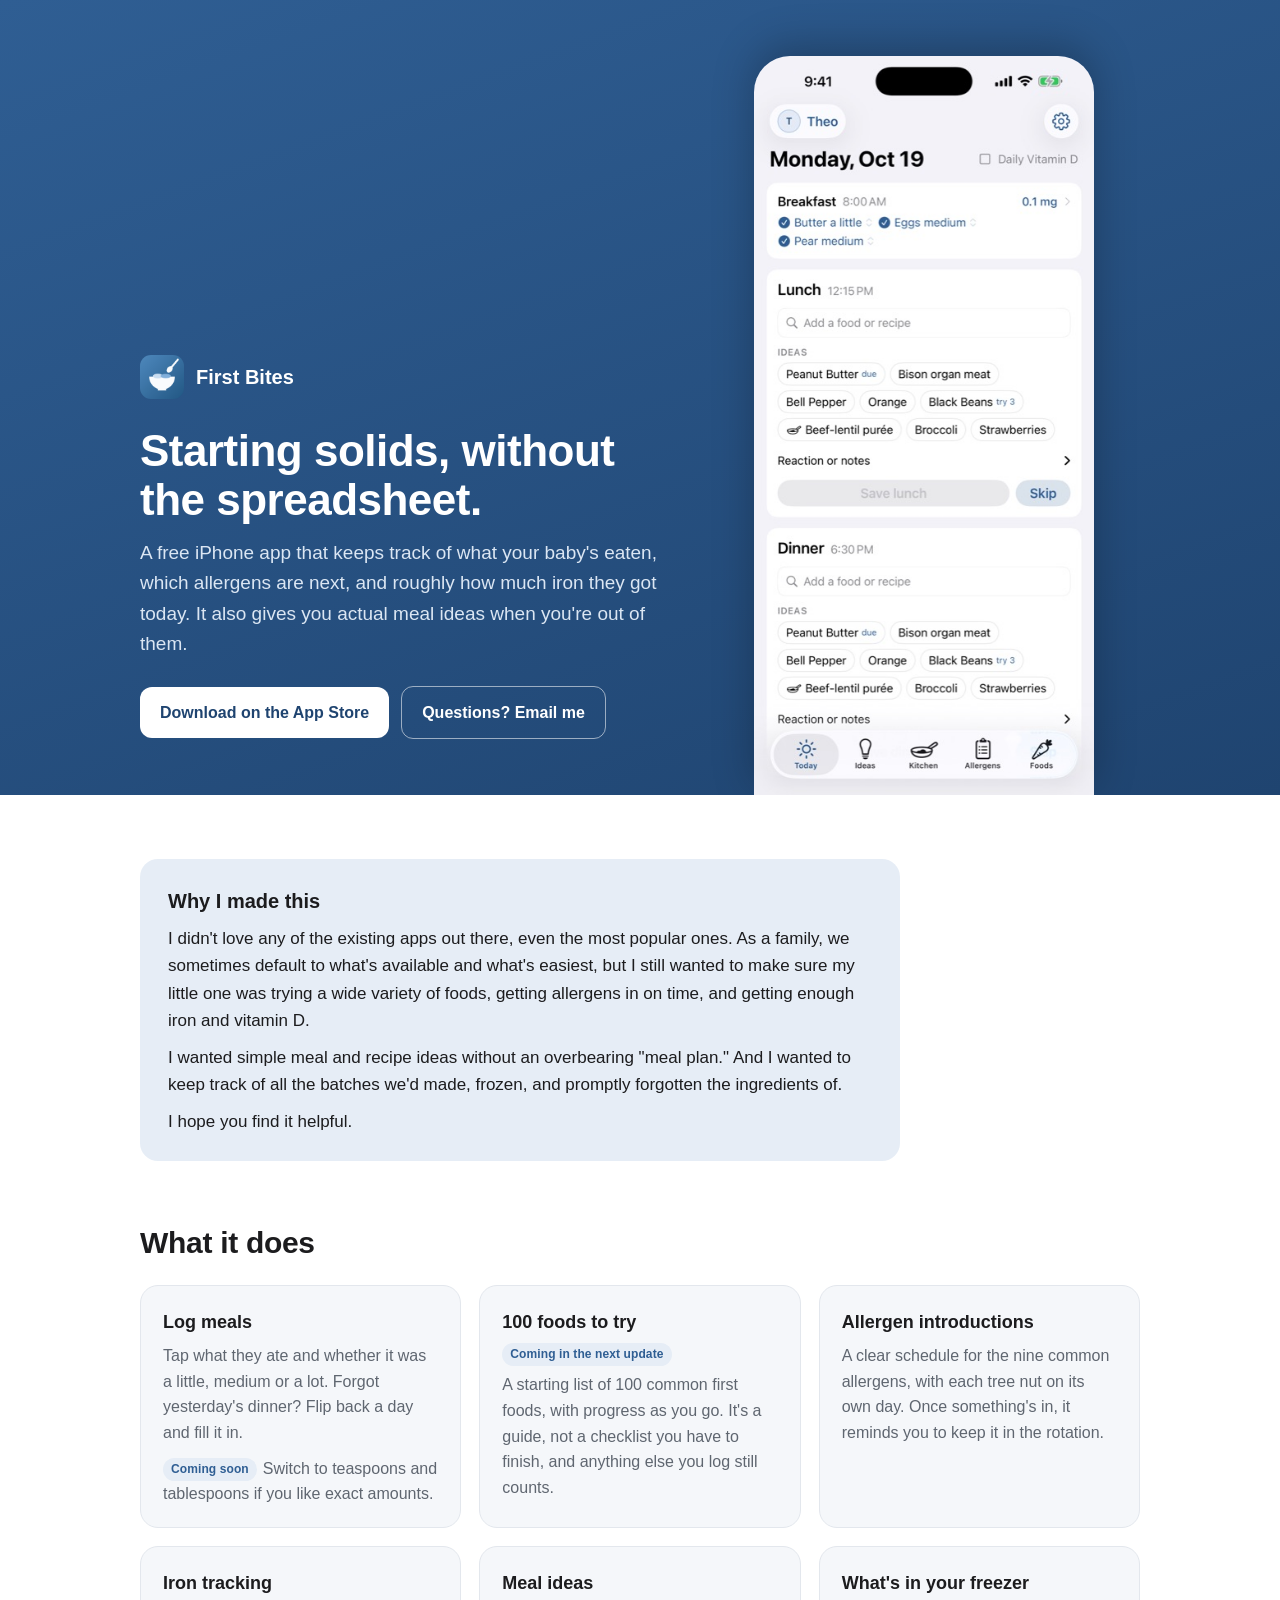
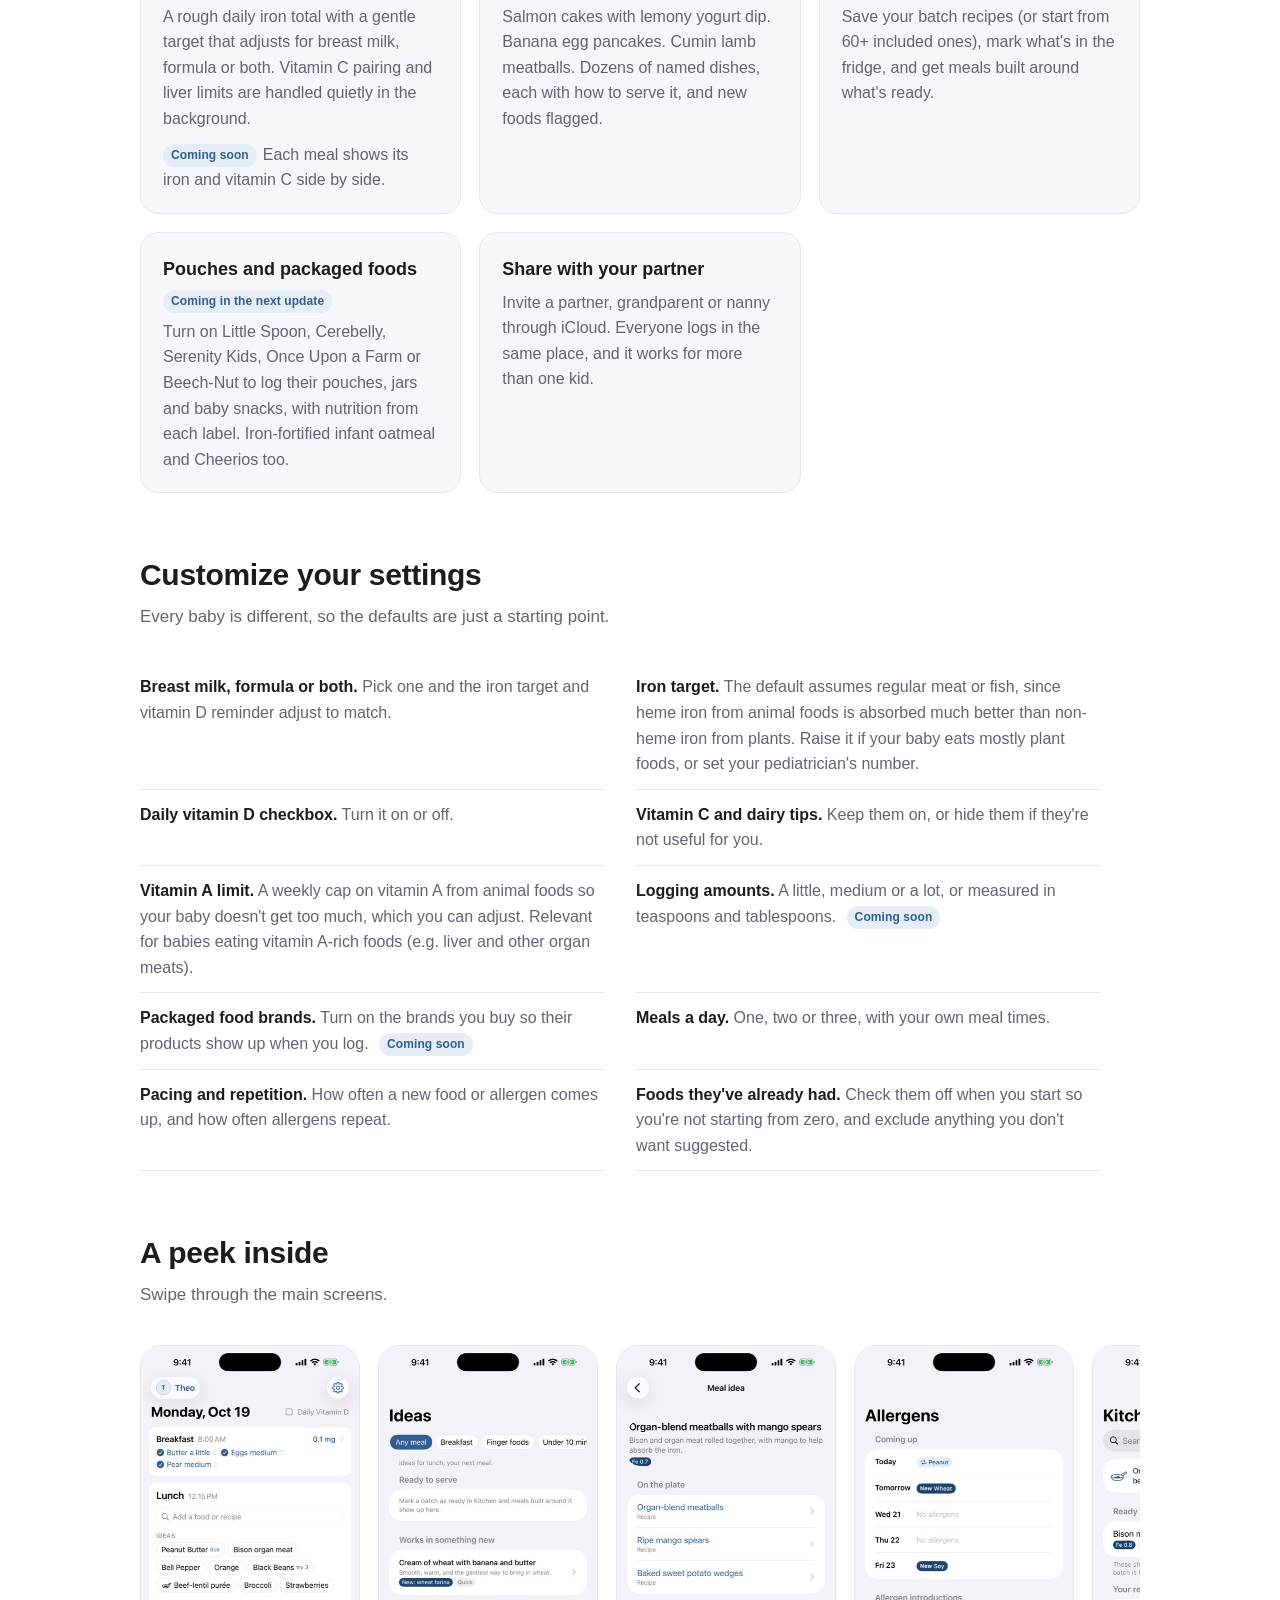
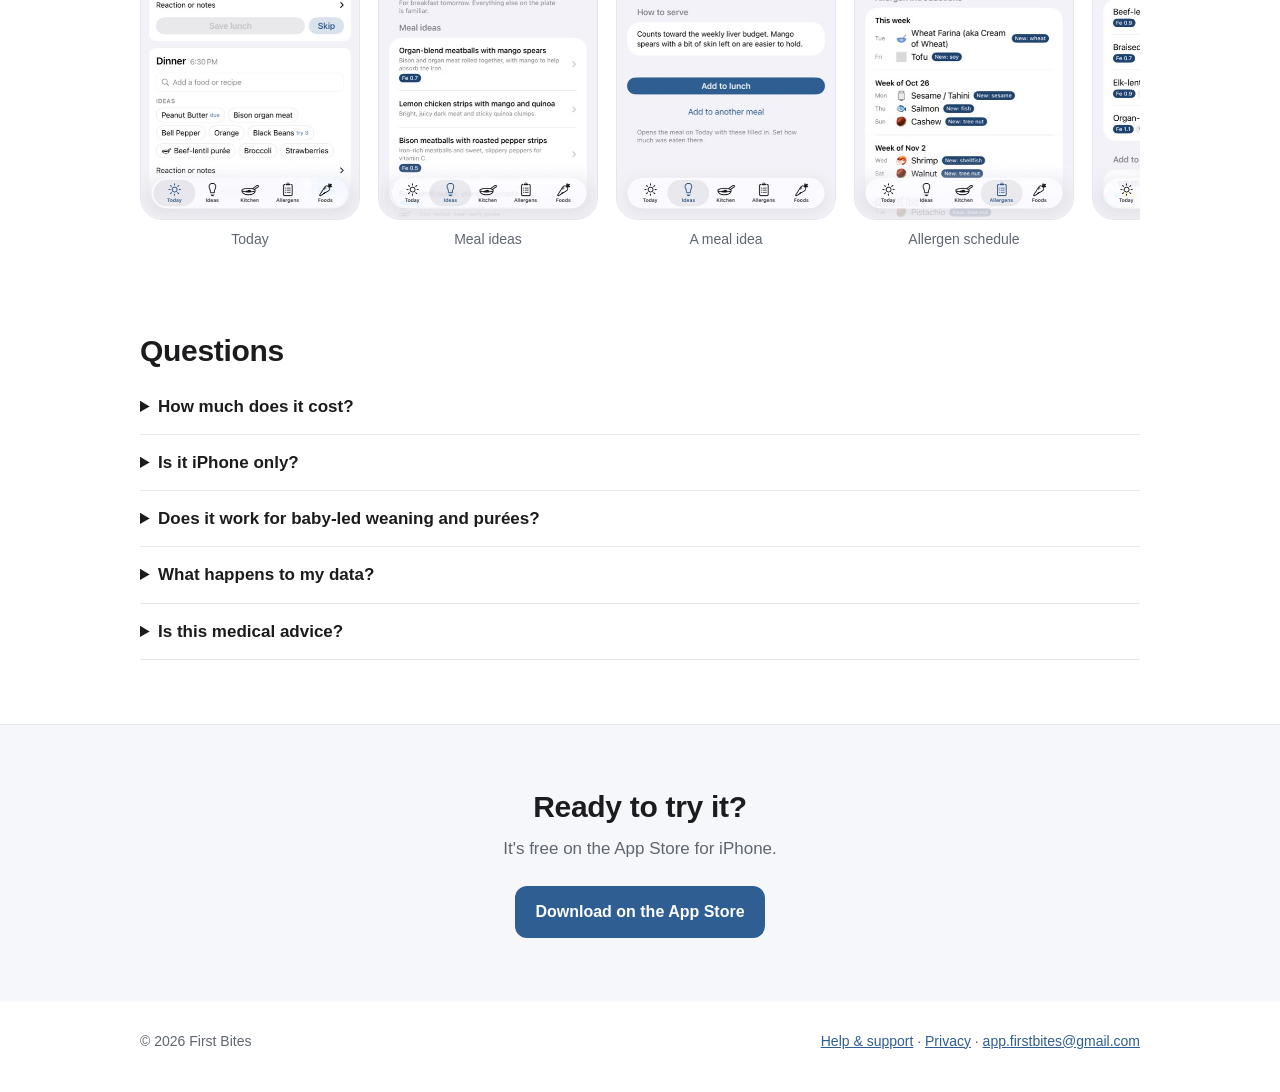
==== index.html @ 9e65d306 "Left-align coming-soon tags under card titles" ====
<!doctype html>
<html lang="en">
<head>
<meta charset="utf-8">
<meta name="viewport" content="width=device-width,initial-scale=1">
<title>First Bites</title>
<meta name="description" content="A gentle iPhone app for starting solids: log meals in seconds, introduce allergens one at a time, keep an eye on iron, and get real meal ideas.">
<meta property="og:title" content="First Bites: starting solids, without the spreadsheet">
<meta property="og:description" content="Log meals in seconds, introduce allergens one at a time, keep an eye on iron, and get real meal ideas. Free for iPhone.">
<meta property="og:image" content="https://elizabethjane.github.io/firstbites/img/1-today.jpg">
<link rel="icon" href="img/icon.png">
<style>
:root{--navy:#2F5E93;--deep:#1F4470;--tint:#E6EDF6;--text:#1c1c1e;--muted:#5f6670;--bg:#fff;--card:#f5f7fa;--line:#e3e7ed}
@media (prefers-color-scheme:dark){:root{--text:#f2f2f7;--muted:#a3a9b2;--bg:#111317;--card:#1a1e24;--tint:#1c2733;--line:#2a3039}}
*{box-sizing:border-box}
body{margin:0;background:var(--bg);color:var(--text);font:17px/1.6 -apple-system,BlinkMacSystemFont,"Segoe UI",Roboto,sans-serif}
a{color:var(--navy)}@media (prefers-color-scheme:dark){a{color:#8fb3dd}}
.wrap{max-width:1040px;margin:0 auto;padding:0 20px}
header.hero{background:linear-gradient(160deg,#2F5E93,#1F4470);color:#fff;padding:56px 0 0;overflow:hidden}
.hero .wrap{display:grid;grid-template-columns:1.1fr .9fr;gap:40px;align-items:end}
.brand{display:flex;align-items:center;gap:12px;font-weight:600;font-size:20px}
.brand img{width:44px;height:44px;border-radius:11px}
.hero h1{font-size:44px;line-height:1.1;margin:28px 0 14px;letter-spacing:-.5px}
.hero p.lede{font-size:19px;color:#dbe6f3;margin:0 0 26px;max-width:32em}
.cta{display:flex;flex-wrap:wrap;gap:12px;align-items:center;margin-bottom:56px}
.btn{display:inline-flex;align-items:center;gap:8px;padding:13px 20px;border-radius:12px;font-weight:600;text-decoration:none;font-size:16px}
.btn.store{background:#fff;color:var(--deep)}
.btn.store[aria-disabled=true]{cursor:default}
.btn.ghost{color:#fff;border:1.5px solid rgba(255,255,255,.55)}
.phone{width:100%;max-width:340px;justify-self:center;border-radius:36px 36px 0 0;box-shadow:0 -10px 40px rgba(0,0,0,.25);display:block}
section{padding:64px 0}
h2{font-size:30px;line-height:1.2;margin:0 0 10px;letter-spacing:-.3px}
.sub{color:var(--muted);margin:0 0 32px;max-width:40em}
.note{background:var(--tint);border-radius:18px;padding:26px 28px;max-width:760px}
.note p{margin:0 0 10px}.note p:last-child{margin:0}
.grid{display:grid;grid-template-columns:repeat(auto-fit,minmax(280px,1fr));gap:18px}
.card{background:var(--card);border:1px solid var(--line);border-radius:18px;padding:22px 22px 20px}
.card h3{margin:0 0 6px;font-size:18px}
.card p.soon-line{margin-top:10px}
.soon-line .soon{margin:0 6px 0 0}
.card h3 .soon{display:table;margin:6px 0 2px}
.settings .soon{margin:0 0 0 6px}
.soon{display:inline-block;vertical-align:middle;margin-left:6px;padding:2px 8px;border-radius:999px;background:var(--tint);color:var(--navy);font-size:12px;font-weight:600;letter-spacing:.1px;white-space:nowrap}
@media (prefers-color-scheme:dark){.soon{color:#8fb3dd}}
.card p{margin:0;color:var(--muted);font-size:16px}
.shots{display:flex;gap:18px;overflow-x:auto;padding:4px 2px 18px;scroll-snap-type:x mandatory}
.shots figure{margin:0;flex:0 0 220px;scroll-snap-align:start}
.shots img{width:100%;border-radius:22px;border:1px solid var(--line);display:block}
.shots figcaption{font-size:14px;color:var(--muted);text-align:center;margin-top:8px}
.settings{margin:0;padding:0;list-style:none;display:grid;grid-template-columns:repeat(auto-fit,minmax(340px,1fr));gap:0 32px;max-width:960px}
.settings li{padding:12px 0;border-bottom:1px solid var(--line);color:var(--muted);font-size:16px}
.settings strong{color:var(--text)}
.faq details{border-bottom:1px solid var(--line);padding:14px 0}
.faq summary{cursor:pointer;font-weight:600}
.faq p{margin:8px 0 0;color:var(--muted)}
.signup{text-align:center;background:var(--card);border-top:1px solid var(--line)}
.signup .btn.store{background:var(--navy);color:#fff}
footer{padding:28px 0 40px;color:var(--muted);font-size:14px}
footer .wrap{display:flex;flex-wrap:wrap;gap:8px 20px;justify-content:space-between}
@media (max-width:760px){
  .hero .wrap{grid-template-columns:1fr}
  .hero h1{font-size:34px}
  .phone{max-width:260px}
  .cta{margin-bottom:36px}
  section{padding:48px 0}
}
</style>
</head>
<body>

<header class="hero">
  <div class="wrap">
    <div>
      <div class="brand"><img src="img/icon.png" alt="">First Bites</div>
      <h1>Starting solids, without the spreadsheet.</h1>
      <p class="lede">A free iPhone app that keeps track of what your baby's eaten, which allergens are next, and roughly how much iron they got today. It also gives you actual meal ideas when you're out of them.</p>
      <div class="cta">
        <a class="btn store" href="https://apps.apple.com/us/app/first-bites-baby-led-weaning/id6825008576">Download on the App Store</a>
        <a class="btn ghost" href="mailto:app.firstbites@gmail.com">Questions? Email me</a>
      </div>
    </div>
    <img class="phone" src="img/1-today.jpg" alt="The Today screen in First Bites, showing breakfast logged and lunch ideas">
  </div>
</header>

<section>
  <div class="wrap">
    <div class="note">
      <h3 style="margin:0 0 8px;font-size:20px">Why I made this</h3>
      <p>I didn't love any of the existing apps out there, even the most popular ones. As a family, we sometimes default to what's available and what's easiest, but I still wanted to make sure my little one was trying a wide variety of foods, getting allergens in on time, and getting enough iron and vitamin D.</p>
      <p>I wanted simple meal and recipe ideas without an overbearing "meal plan." And I wanted to keep track of all the batches we'd made, frozen, and promptly forgotten the ingredients of.</p>
      <p>I hope you find it helpful.</p>
    </div>
  </div>
</section>

<section style="padding-top:0">
  <div class="wrap">
    <h2 style="margin-bottom:24px">What it does</h2>
    <div class="grid">
      <div class="card"><h3>Log meals</h3><p>Tap what they ate and whether it was a little, medium or a lot. Forgot yesterday's dinner? Flip back a day and fill it in.</p><p class="soon-line"><span class="soon">Coming soon</span>Switch to teaspoons and tablespoons if you like exact amounts.</p></div>
      <div class="card"><h3>100 foods to try <span class="soon">Coming in the next update</span></h3><p>A starting list of 100 common first foods, with progress as you go. It's a guide, not a checklist you have to finish, and anything else you log still counts.</p></div>
      <div class="card"><h3>Allergen introductions</h3><p>A clear schedule for the nine common allergens, with each tree nut on its own day. Once something's in, it reminds you to keep it in the rotation.</p></div>
      <div class="card"><h3>Iron tracking</h3><p>A rough daily iron total with a gentle target that adjusts for breast milk, formula or both. Vitamin C pairing and liver limits are handled quietly in the background.</p><p class="soon-line"><span class="soon">Coming soon</span>Each meal shows its iron and vitamin C side by side.</p></div>
      <div class="card"><h3>Meal ideas</h3><p>Salmon cakes with lemony yogurt dip. Banana egg pancakes. Cumin lamb meatballs. Dozens of named dishes, each with how to serve it, and new foods flagged.</p></div>
      <div class="card"><h3>What's in your freezer</h3><p>Save your batch recipes (or start from 60+ included ones), mark what's in the fridge, and get meals built around what's ready.</p></div>
      <div class="card"><h3>Pouches and packaged foods <span class="soon">Coming in the next update</span></h3><p>Turn on Little Spoon, Cerebelly, Serenity Kids, Once Upon a Farm or Beech-Nut to log their pouches, jars and baby snacks, with nutrition from each label. Iron-fortified infant oatmeal and Cheerios too.</p></div>
      <div class="card"><h3>Share with your partner</h3><p>Invite a partner, grandparent or nanny through iCloud. Everyone logs in the same place, and it works for more than one kid.</p></div>
    </div>
  </div>
</section>

<section style="padding-top:0">
  <div class="wrap">
    <h2>Customize your settings</h2>
    <p class="sub">Every baby is different, so the defaults are just a starting point.</p>
    <ul class="settings">
      <li><strong>Breast milk, formula or both.</strong> Pick one and the iron target and vitamin D reminder adjust to match.</li>
      <li><strong>Iron target.</strong> The default assumes regular meat or fish, since heme iron from animal foods is absorbed much better than non-heme iron from plants. Raise it if your baby eats mostly plant foods, or set your pediatrician's number.</li>
      <li><strong>Daily vitamin D checkbox.</strong> Turn it on or off.</li>
      <li><strong>Vitamin C and dairy tips.</strong> Keep them on, or hide them if they're not useful for you.</li>
      <li><strong>Vitamin A limit.</strong> A weekly cap on vitamin A from animal foods so your baby doesn't get too much, which you can adjust. Relevant for babies eating vitamin A-rich foods (e.g. liver and other organ meats).</li>
      <li><strong>Logging amounts.</strong> A little, medium or a lot, or measured in teaspoons and tablespoons. <span class="soon">Coming soon</span></li>
      <li><strong>Packaged food brands.</strong> Turn on the brands you buy so their products show up when you log. <span class="soon">Coming soon</span></li>
      <li><strong>Meals a day.</strong> One, two or three, with your own meal times.</li>
      <li><strong>Pacing and repetition.</strong> How often a new food or allergen comes up, and how often allergens repeat.</li>
      <li><strong>Foods they've already had.</strong> Check them off when you start so you're not starting from zero, and exclude anything you don't want suggested.</li>
    </ul>
  </div>
</section>

<section style="padding-top:0">
  <div class="wrap">
    <h2>A peek inside</h2>
    <p class="sub">Swipe through the main screens.</p>
    <div class="shots">
      <figure><img src="img/1-today.jpg" alt="Today screen" loading="lazy"><figcaption>Today</figcaption></figure>
      <figure><img src="img/2-ideas.jpg" alt="Meal ideas" loading="lazy"><figcaption>Meal ideas</figcaption></figure>
      <figure><img src="img/3-meal.jpg" alt="A meal idea with how to serve it" loading="lazy"><figcaption>A meal idea</figcaption></figure>
      <figure><img src="img/4-allergens.jpg" alt="Allergen schedule" loading="lazy"><figcaption>Allergen schedule</figcaption></figure>
      <figure><img src="img/5-kitchen.jpg" alt="Kitchen with batch recipes" loading="lazy"><figcaption>Your kitchen</figcaption></figure>
      <figure><img src="img/6-foods.jpg" alt="Every food tried, with how often" loading="lazy"><figcaption>Foods tried</figcaption></figure>
    </div>
  </div>
</section>

<section style="padding-top:0">
  <div class="wrap faq">
    <h2>Questions</h2>
    <details><summary>How much does it cost?</summary><p>It's free. No subscription and no ads.</p></details>
    <details><summary>Is it iPhone only?</summary><p>For now, yes. It works on iPhones running iOS 17 or later.</p></details>
    <details><summary>Does it work for baby-led weaning and purées?</summary><p>Both. Meal ideas are tagged for finger foods, and spoon foods are in there too.</p></details>
    <details><summary>What happens to my data?</summary><p>It stays on your phone and in your own iCloud, shared only with people you invite. No accounts, no tracking, nothing sent to us. <a href="privacy.html">Privacy policy</a>.</p></details>
    <details><summary>Is this medical advice?</summary><p>No. It's a tracking and planning helper based on published feeding guidance. Your pediatrician knows your baby best, especially around allergies, iron and supplements.</p></details>
  </div>
</section>

<section class="signup">
  <div class="wrap">
    <h2>Ready to try it?</h2>
    <p class="sub" style="margin:0 auto 24px">It's free on the App Store for iPhone.</p>
    <a class="btn store" href="https://apps.apple.com/us/app/first-bites-baby-led-weaning/id6825008576">Download on the App Store</a>
  </div>
</section>

<footer>
  <div class="wrap">
    <span>© 2026 First Bites</span>
    <span><a href="support.html">Help &amp; support</a> · <a href="privacy.html">Privacy</a> · <a href="mailto:app.firstbites@gmail.com">app.firstbites@gmail.com</a></span>
  </div>
</footer>

<script>
// When the App Store link exists, paste it between the quotes and the top button switches over.
const APP_STORE_URL = "https://apps.apple.com/us/app/first-bites-baby-led-weaning/id6825008576";
if (APP_STORE_URL) {
  for (const a of document.querySelectorAll('.btn.store[aria-disabled]')) {
    a.href = APP_STORE_URL; a.textContent = "Download on the App Store"; a.removeAttribute('aria-disabled');
  }
}
</script>
</body>
</html>
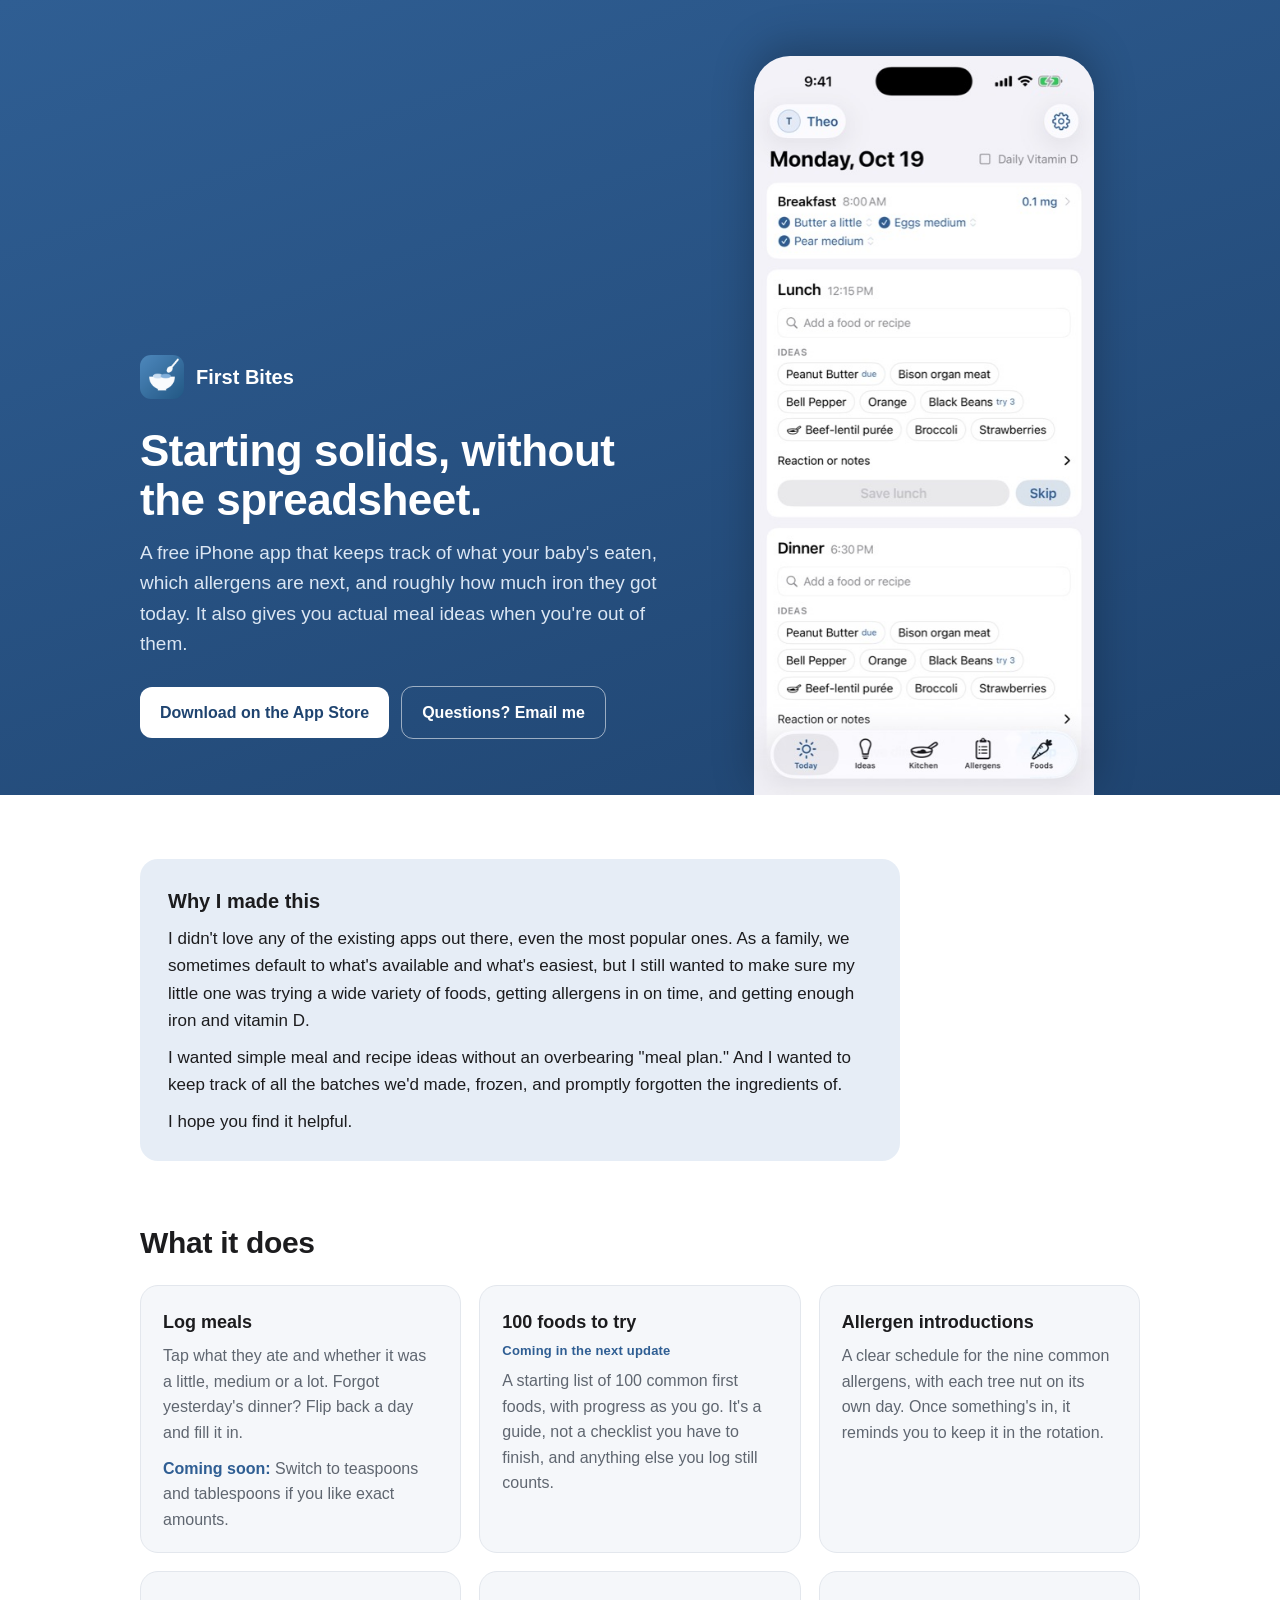
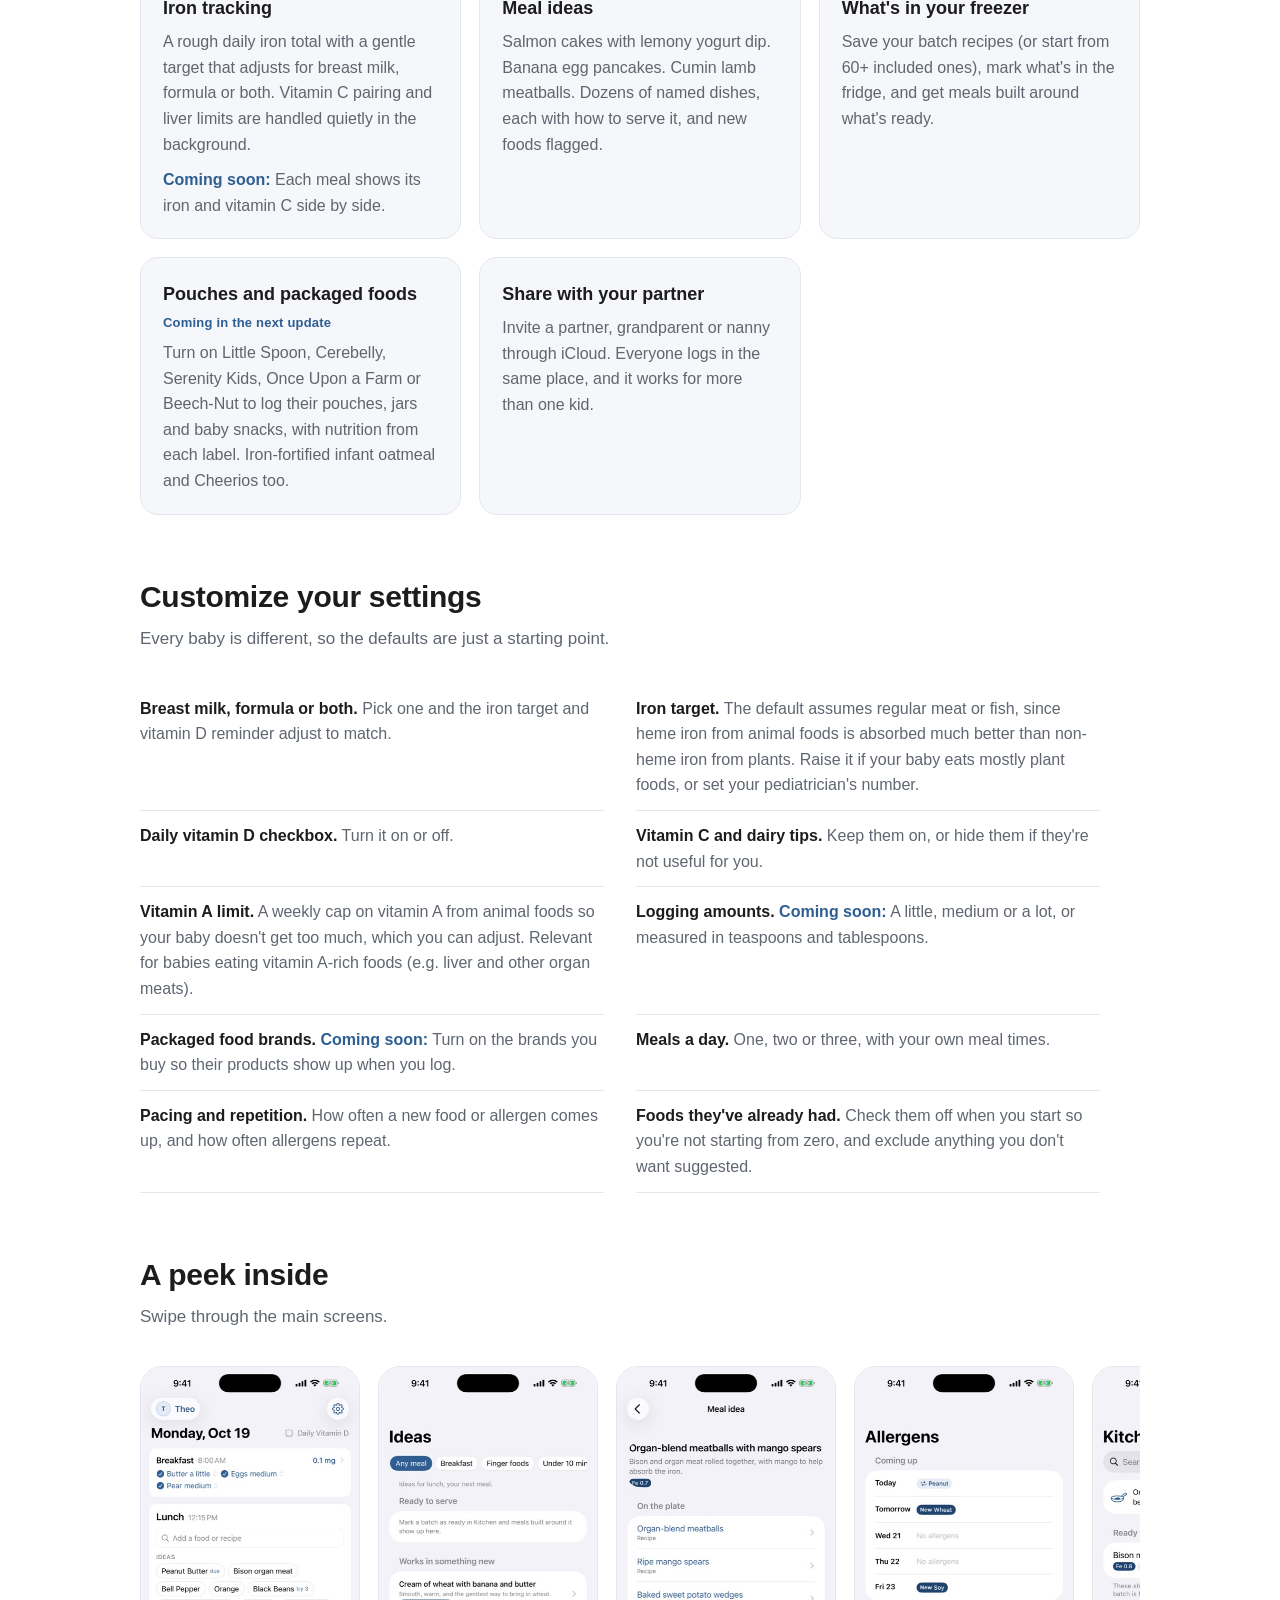
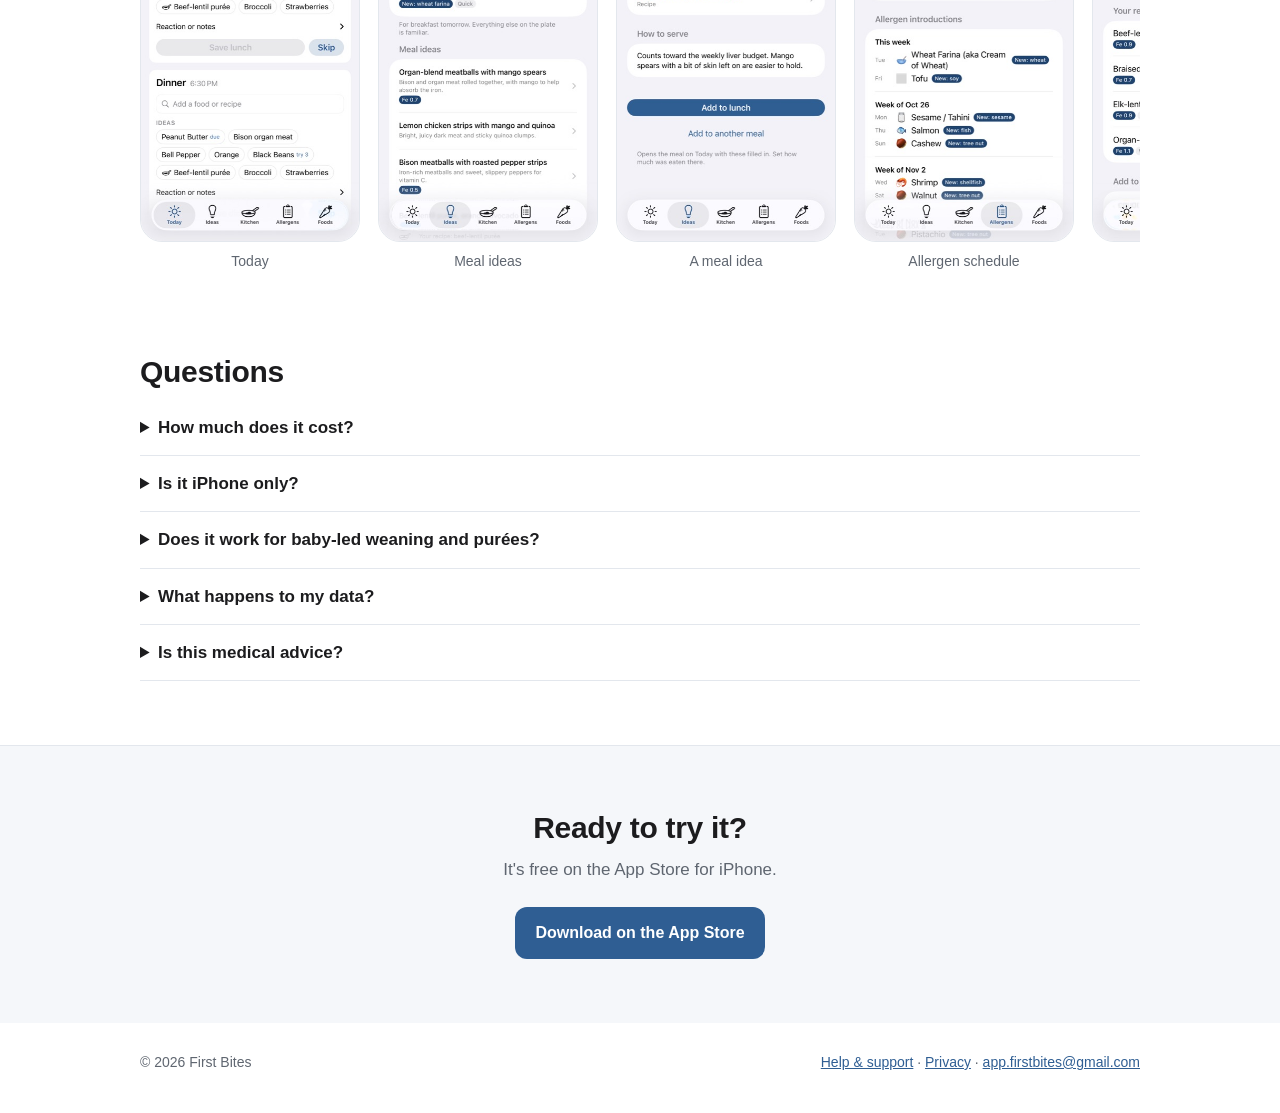
==== commit 6ae13bdc: "Replace coming-soon tags with plain text" ====
--- a/index.html
+++ b/index.html
@@ -37,10 +37,8 @@
 .card{background:var(--card);border:1px solid var(--line);border-radius:18px;padding:22px 22px 20px}
 .card h3{margin:0 0 6px;font-size:18px}
 .card p.soon-line{margin-top:10px}
-.soon-line .soon{margin:0 6px 0 0}
-.card h3 .soon{display:table;margin:6px 0 2px}
-.settings .soon{margin:0 0 0 6px}
-.soon{display:inline-block;vertical-align:middle;margin-left:6px;padding:2px 8px;border-radius:999px;background:var(--tint);color:var(--navy);font-size:12px;font-weight:600;letter-spacing:.1px;white-space:nowrap}
+.soon{color:var(--navy);font-weight:600}
+.card h3 .soon{display:block;margin:4px 0 2px;font-size:13px;letter-spacing:.2px}
 @media (prefers-color-scheme:dark){.soon{color:#8fb3dd}}
 .card p{margin:0;color:var(--muted);font-size:16px}
 .shots{display:flex;gap:18px;overflow-x:auto;padding:4px 2px 18px;scroll-snap-type:x mandatory}
@@ -98,10 +96,10 @@
   <div class="wrap">
     <h2 style="margin-bottom:24px">What it does</h2>
     <div class="grid">
-      <div class="card"><h3>Log meals</h3><p>Tap what they ate and whether it was a little, medium or a lot. Forgot yesterday's dinner? Flip back a day and fill it in.</p><p class="soon-line"><span class="soon">Coming soon</span>Switch to teaspoons and tablespoons if you like exact amounts.</p></div>
+      <div class="card"><h3>Log meals</h3><p>Tap what they ate and whether it was a little, medium or a lot. Forgot yesterday's dinner? Flip back a day and fill it in.</p><p class="soon-line"><span class="soon">Coming soon:</span> Switch to teaspoons and tablespoons if you like exact amounts.</p></div>
       <div class="card"><h3>100 foods to try <span class="soon">Coming in the next update</span></h3><p>A starting list of 100 common first foods, with progress as you go. It's a guide, not a checklist you have to finish, and anything else you log still counts.</p></div>
       <div class="card"><h3>Allergen introductions</h3><p>A clear schedule for the nine common allergens, with each tree nut on its own day. Once something's in, it reminds you to keep it in the rotation.</p></div>
-      <div class="card"><h3>Iron tracking</h3><p>A rough daily iron total with a gentle target that adjusts for breast milk, formula or both. Vitamin C pairing and liver limits are handled quietly in the background.</p><p class="soon-line"><span class="soon">Coming soon</span>Each meal shows its iron and vitamin C side by side.</p></div>
+      <div class="card"><h3>Iron tracking</h3><p>A rough daily iron total with a gentle target that adjusts for breast milk, formula or both. Vitamin C pairing and liver limits are handled quietly in the background.</p><p class="soon-line"><span class="soon">Coming soon:</span> Each meal shows its iron and vitamin C side by side.</p></div>
       <div class="card"><h3>Meal ideas</h3><p>Salmon cakes with lemony yogurt dip. Banana egg pancakes. Cumin lamb meatballs. Dozens of named dishes, each with how to serve it, and new foods flagged.</p></div>
       <div class="card"><h3>What's in your freezer</h3><p>Save your batch recipes (or start from 60+ included ones), mark what's in the fridge, and get meals built around what's ready.</p></div>
       <div class="card"><h3>Pouches and packaged foods <span class="soon">Coming in the next update</span></h3><p>Turn on Little Spoon, Cerebelly, Serenity Kids, Once Upon a Farm or Beech-Nut to log their pouches, jars and baby snacks, with nutrition from each label. Iron-fortified infant oatmeal and Cheerios too.</p></div>
@@ -120,8 +118,8 @@
       <li><strong>Daily vitamin D checkbox.</strong> Turn it on or off.</li>
       <li><strong>Vitamin C and dairy tips.</strong> Keep them on, or hide them if they're not useful for you.</li>
       <li><strong>Vitamin A limit.</strong> A weekly cap on vitamin A from animal foods so your baby doesn't get too much, which you can adjust. Relevant for babies eating vitamin A-rich foods (e.g. liver and other organ meats).</li>
-      <li><strong>Logging amounts.</strong> A little, medium or a lot, or measured in teaspoons and tablespoons. <span class="soon">Coming soon</span></li>
-      <li><strong>Packaged food brands.</strong> Turn on the brands you buy so their products show up when you log. <span class="soon">Coming soon</span></li>
+      <li><strong>Logging amounts.</strong> <span class="soon">Coming soon:</span> A little, medium or a lot, or measured in teaspoons and tablespoons.</li>
+      <li><strong>Packaged food brands.</strong> <span class="soon">Coming soon:</span> Turn on the brands you buy so their products show up when you log.</li>
       <li><strong>Meals a day.</strong> One, two or three, with your own meal times.</li>
       <li><strong>Pacing and repetition.</strong> How often a new food or allergen comes up, and how often allergens repeat.</li>
       <li><strong>Foods they've already had.</strong> Check them off when you start so you're not starting from zero, and exclude anything you don't want suggested.</li>
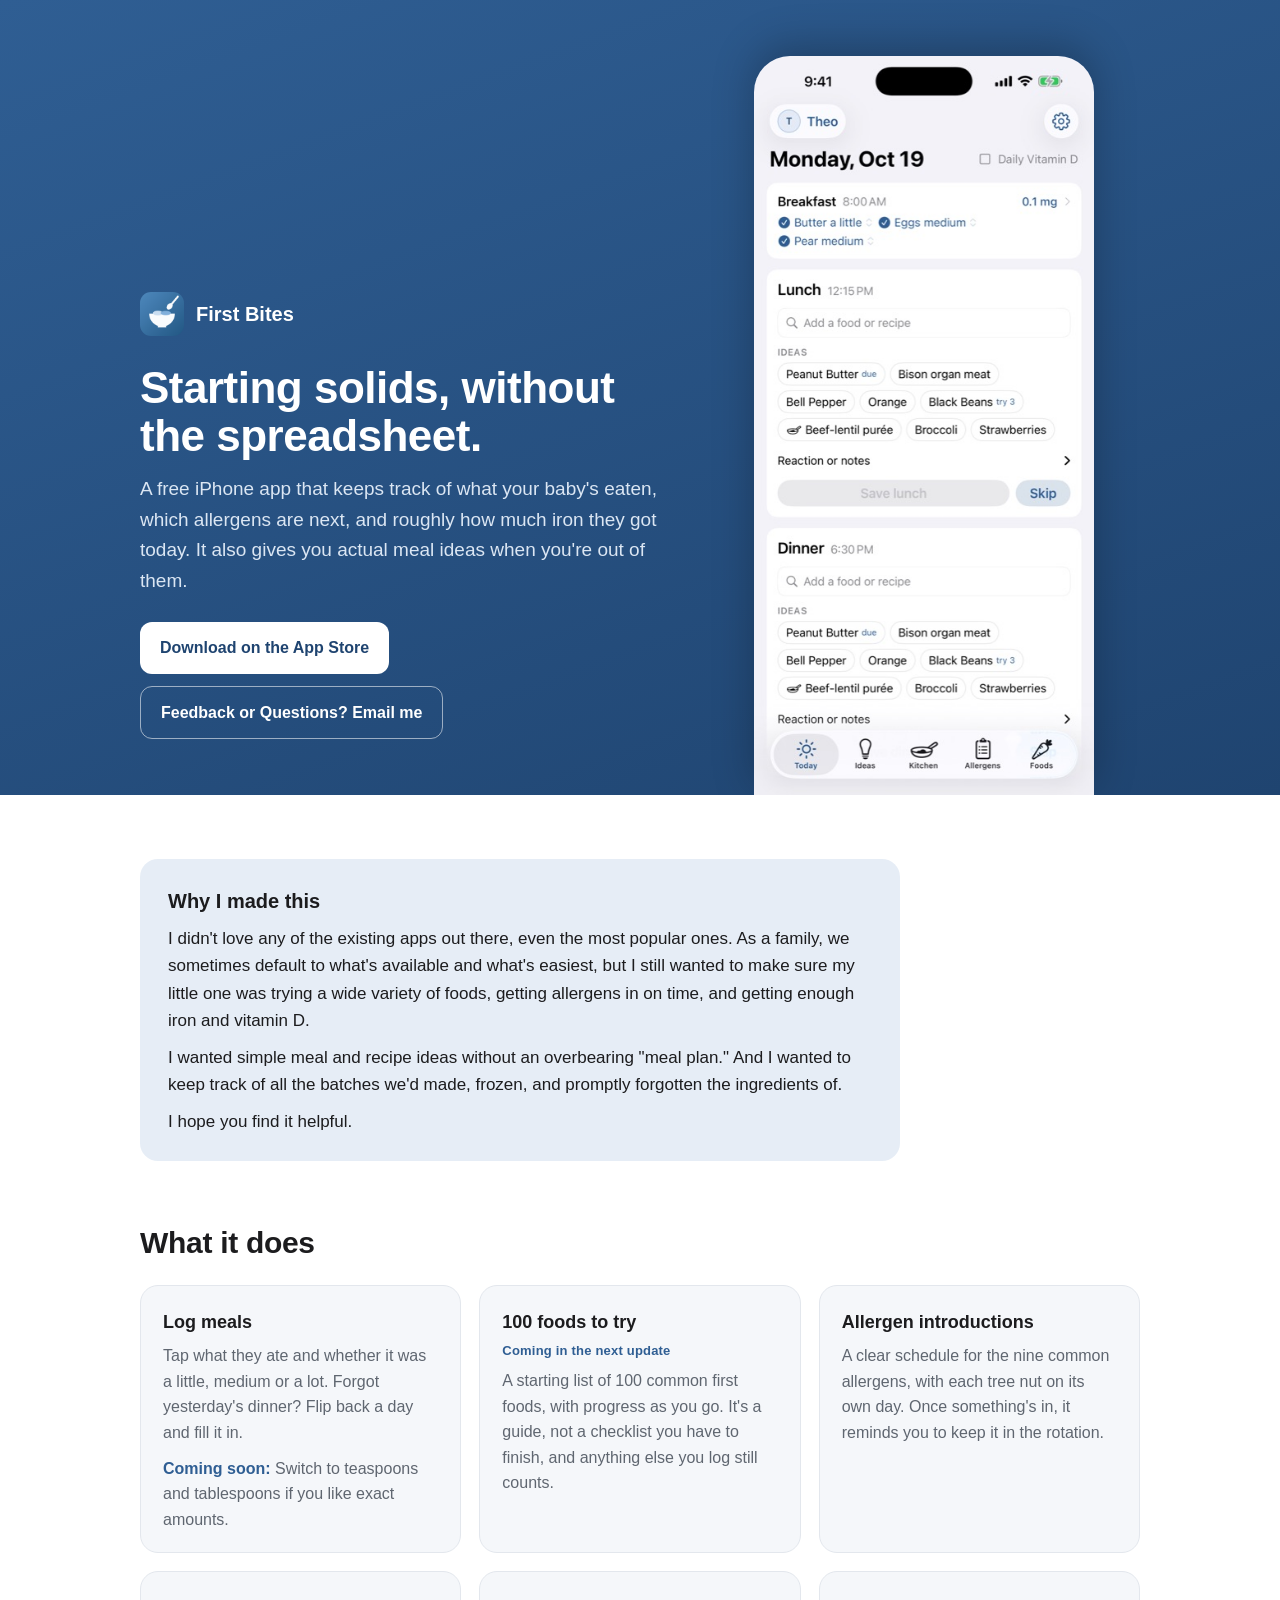
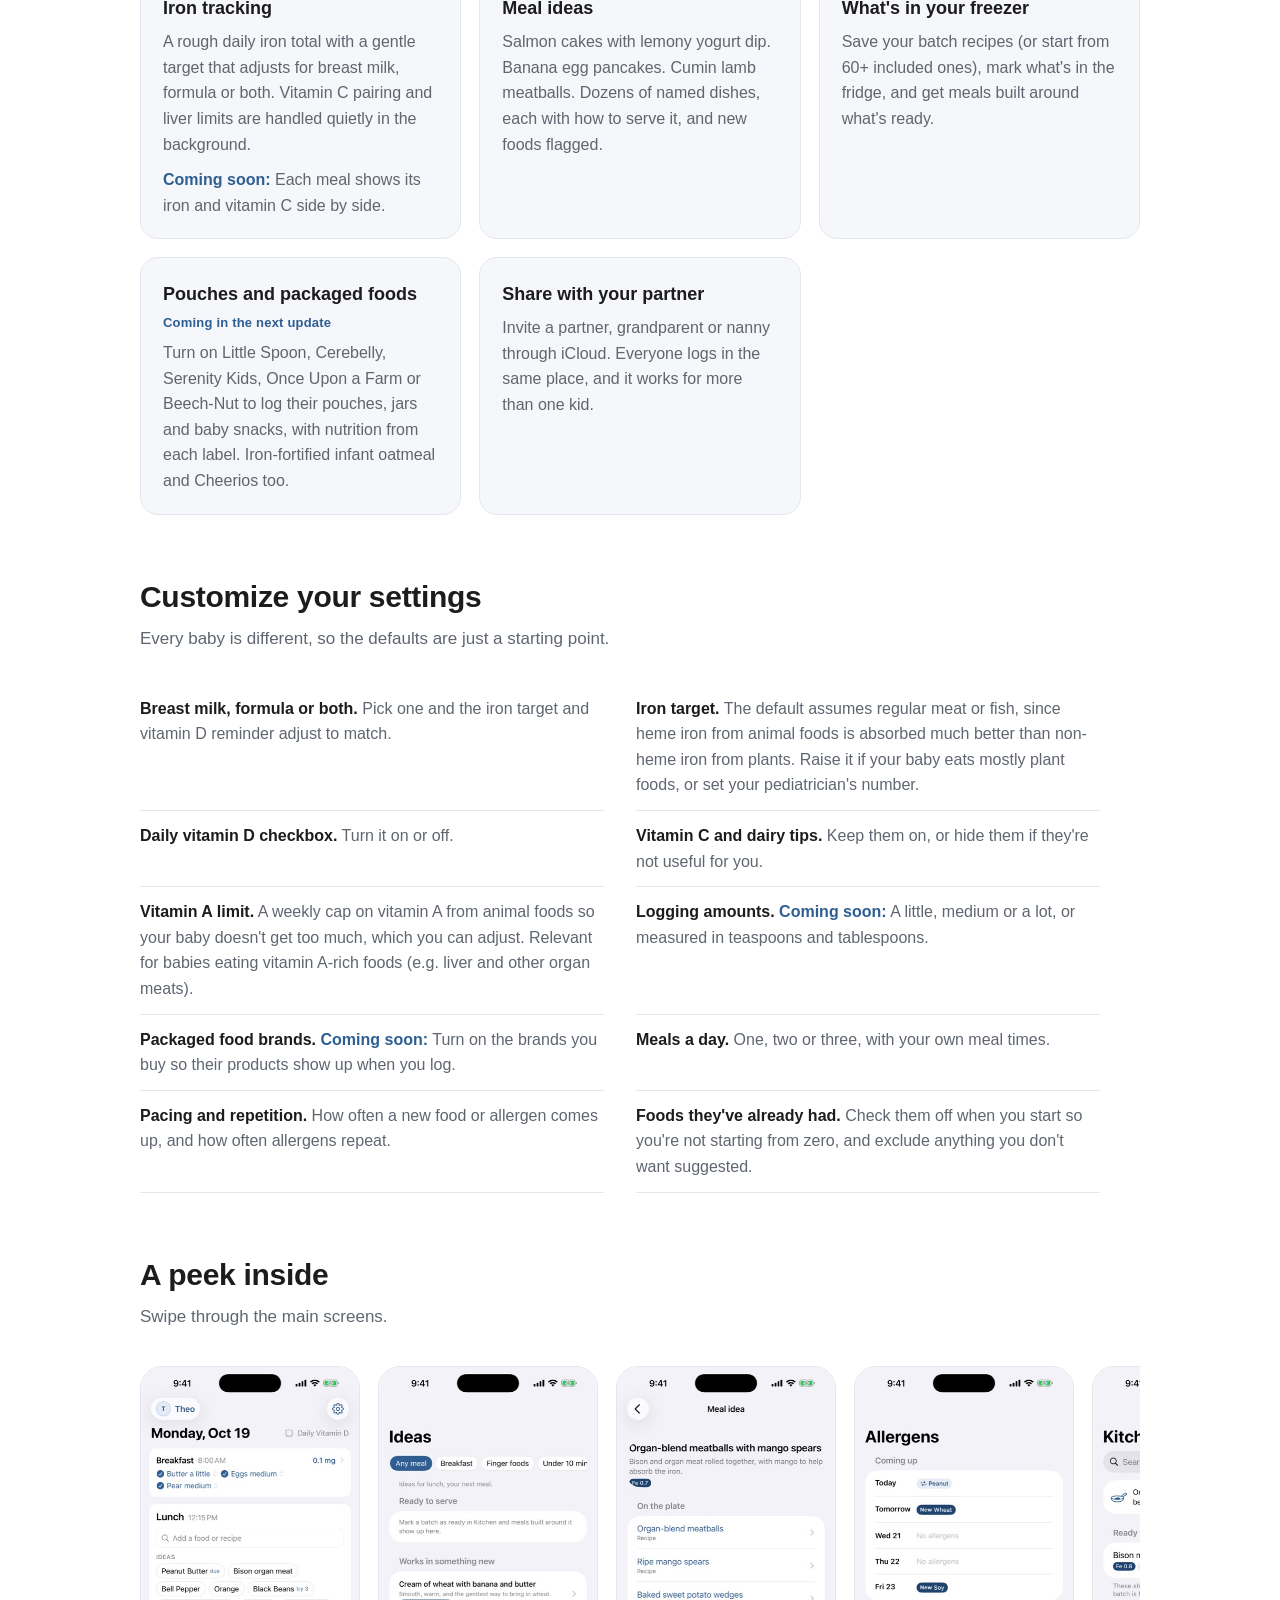
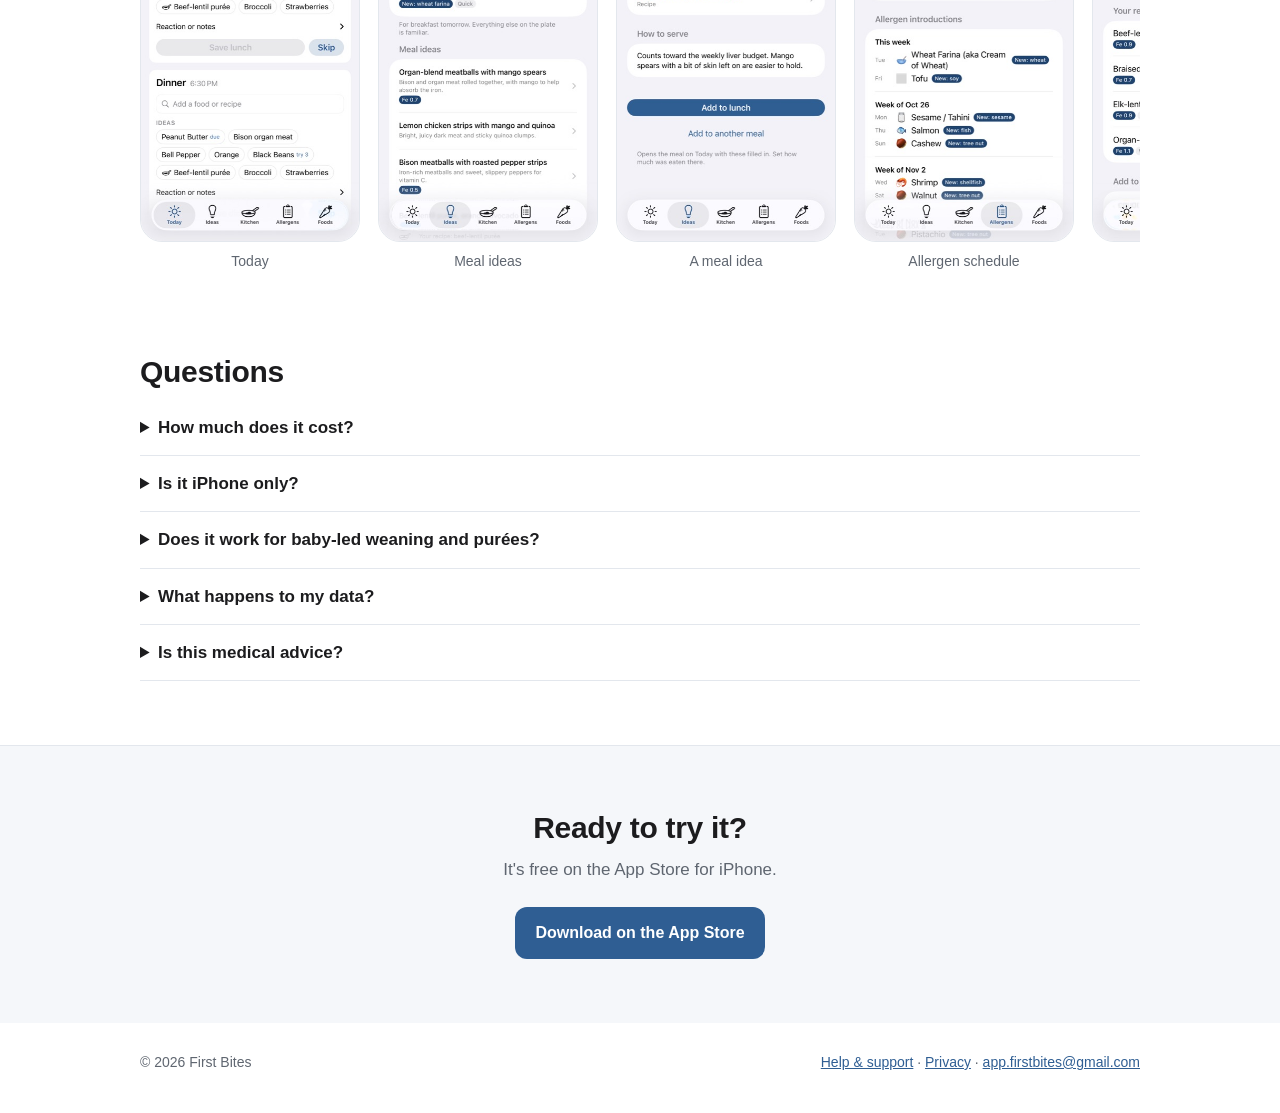
==== commit 8e16e9ab: "Email button: Feedback or Questions?" ====
--- a/index.html
+++ b/index.html
@@ -74,7 +74,7 @@
       <p class="lede">A free iPhone app that keeps track of what your baby's eaten, which allergens are next, and roughly how much iron they got today. It also gives you actual meal ideas when you're out of them.</p>
       <div class="cta">
         <a class="btn store" href="https://apps.apple.com/us/app/first-bites-baby-led-weaning/id6825008576">Download on the App Store</a>
-        <a class="btn ghost" href="mailto:app.firstbites@gmail.com">Questions? Email me</a>
+        <a class="btn ghost" href="mailto:app.firstbites@gmail.com">Feedback or Questions? Email me</a>
       </div>
     </div>
     <img class="phone" src="img/1-today.jpg" alt="The Today screen in First Bites, showing breakfast logged and lunch ideas">
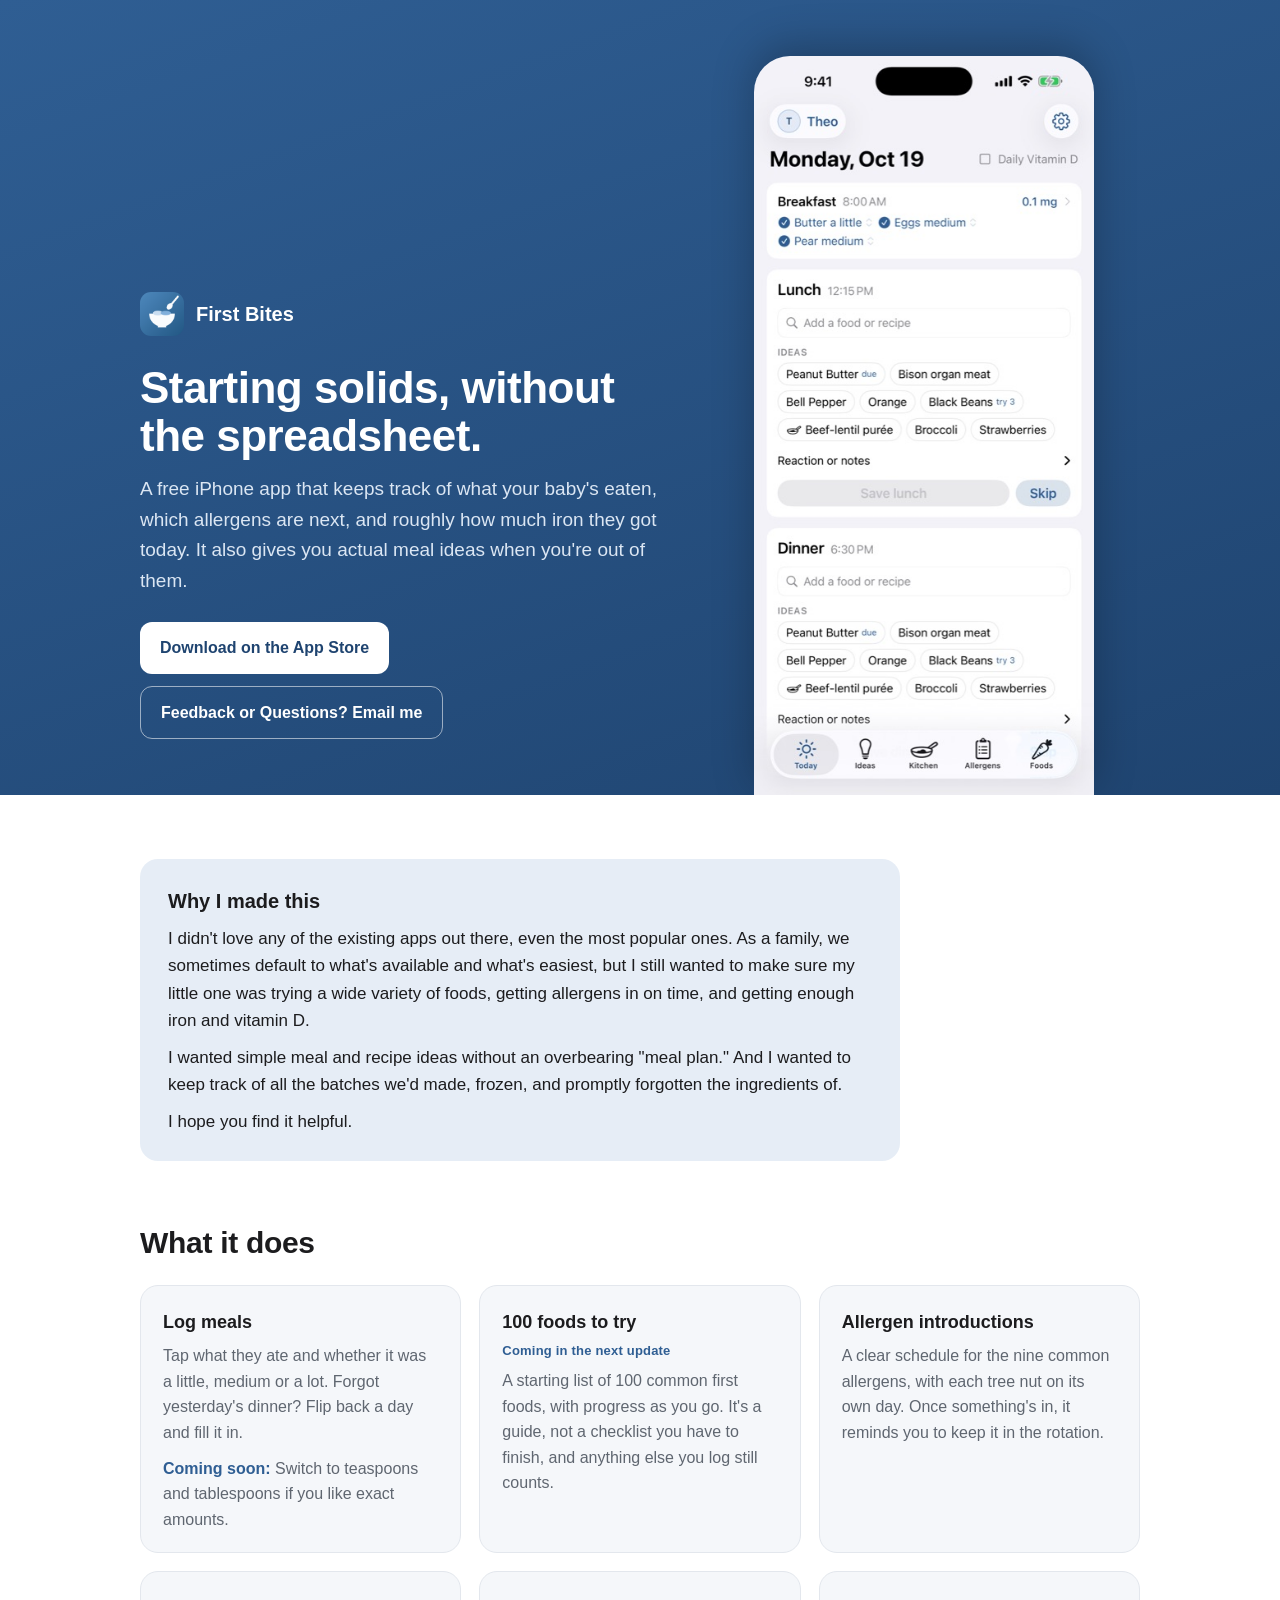
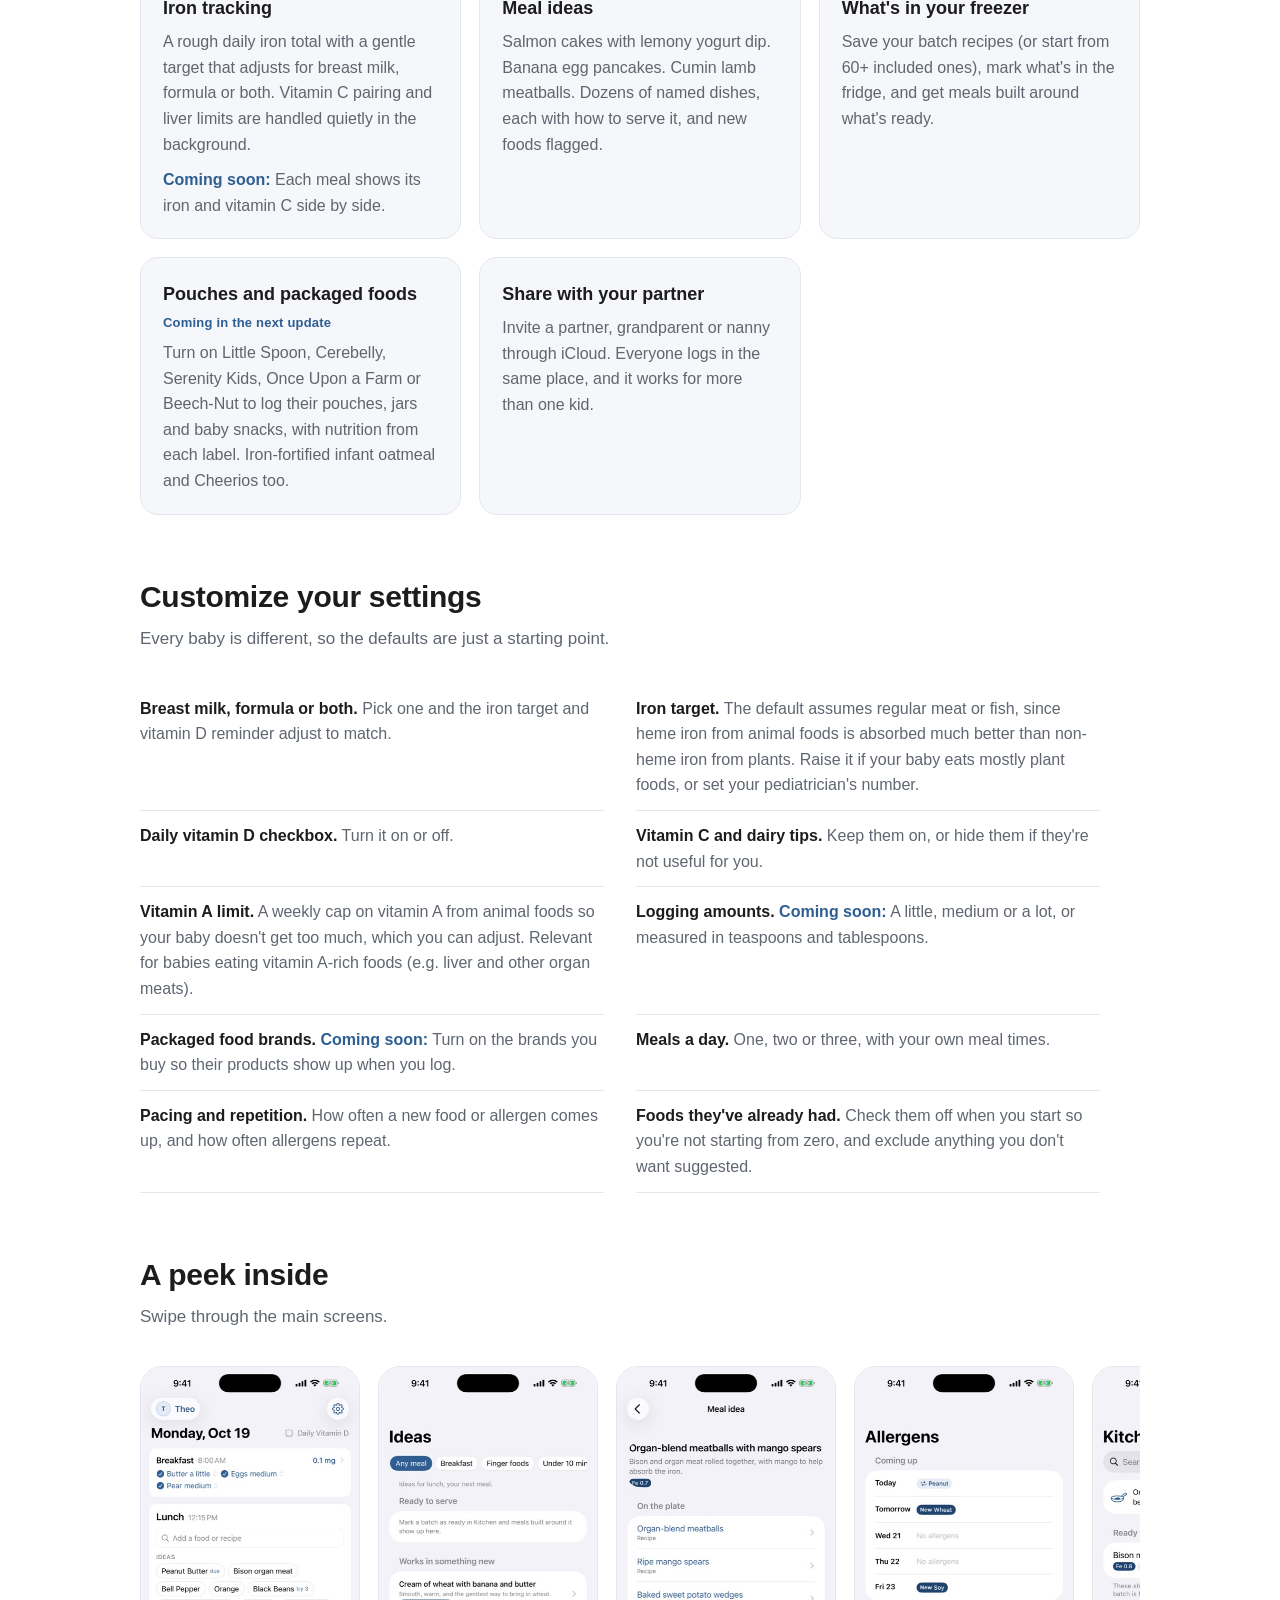
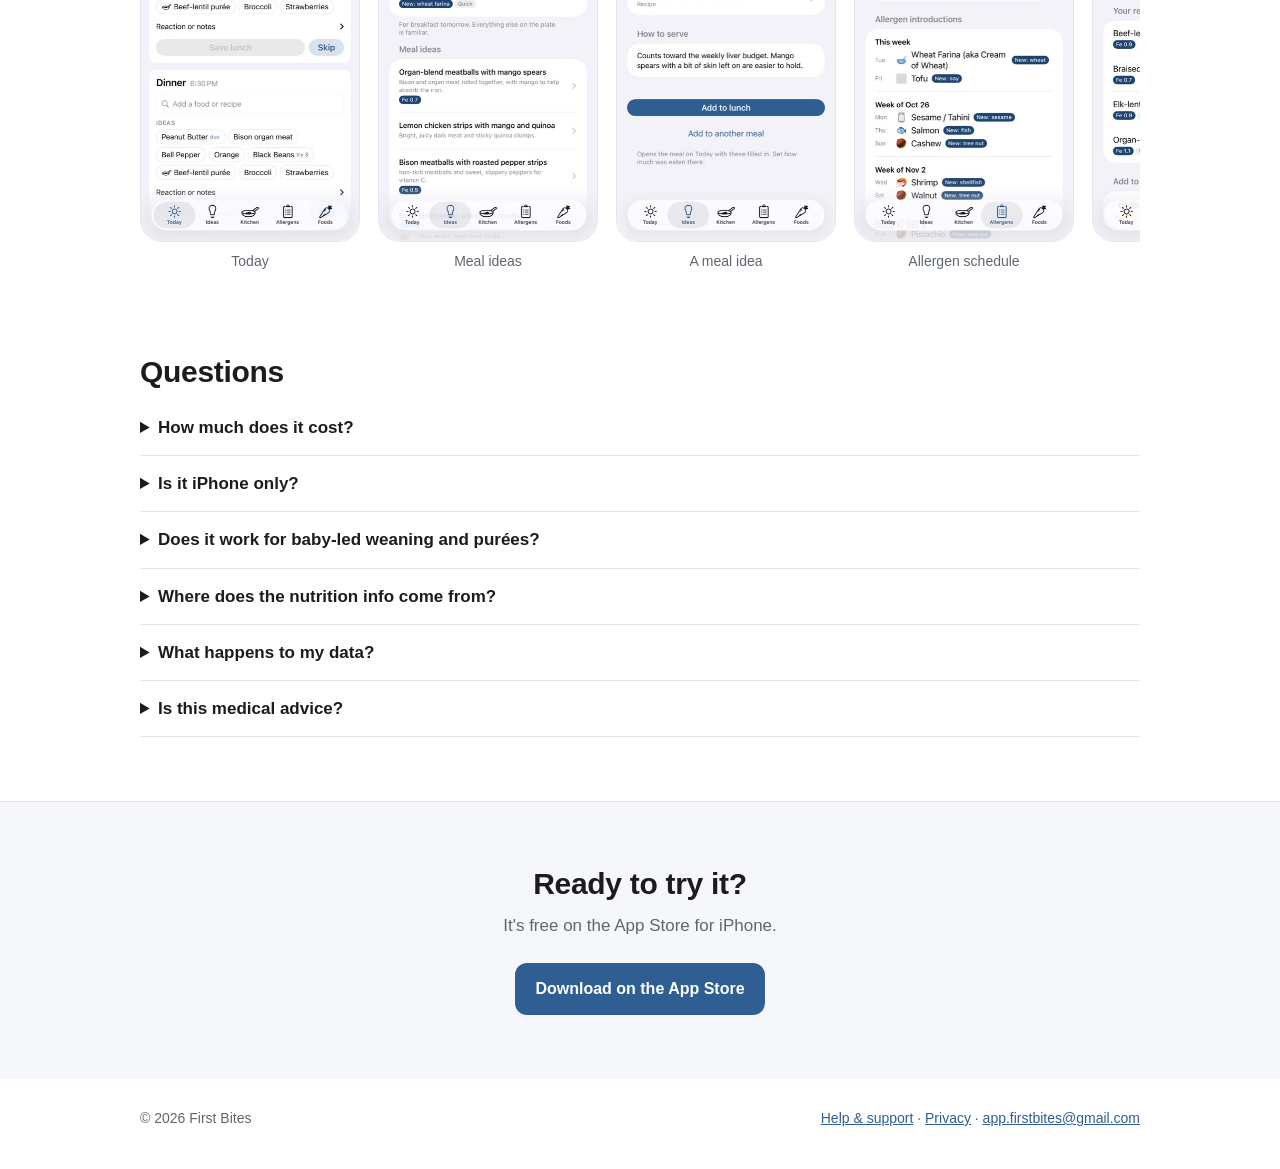
==== commit b19c0aeb: "FAQ: where the nutrition info comes from" ====
--- a/index.html
+++ b/index.html
@@ -148,6 +148,7 @@
     <details><summary>How much does it cost?</summary><p>It's free. No subscription and no ads.</p></details>
     <details><summary>Is it iPhone only?</summary><p>For now, yes. It works on iPhones running iOS 17 or later.</p></details>
     <details><summary>Does it work for baby-led weaning and purées?</summary><p>Both. Meal ideas are tagged for finger foods, and spoon foods are in there too.</p></details>
+    <details><summary>Where does the nutrition info come from?</summary><p>For whole foods, the USDA's FoodData Central database, the U.S. government's nutrient database. For pouches, jars and other packaged foods, each product's Nutrition Facts label. Labels rarely list vitamin C, so for those it's estimated from the ingredients, allowing for what heat processing destroys. The numbers are a rough guide, not a lab measurement.</p></details>
     <details><summary>What happens to my data?</summary><p>It stays on your phone and in your own iCloud, shared only with people you invite. No accounts, no tracking, nothing sent to us. <a href="privacy.html">Privacy policy</a>.</p></details>
     <details><summary>Is this medical advice?</summary><p>No. It's a tracking and planning helper based on published feeding guidance. Your pediatrician knows your baby best, especially around allergies, iron and supplements.</p></details>
   </div>
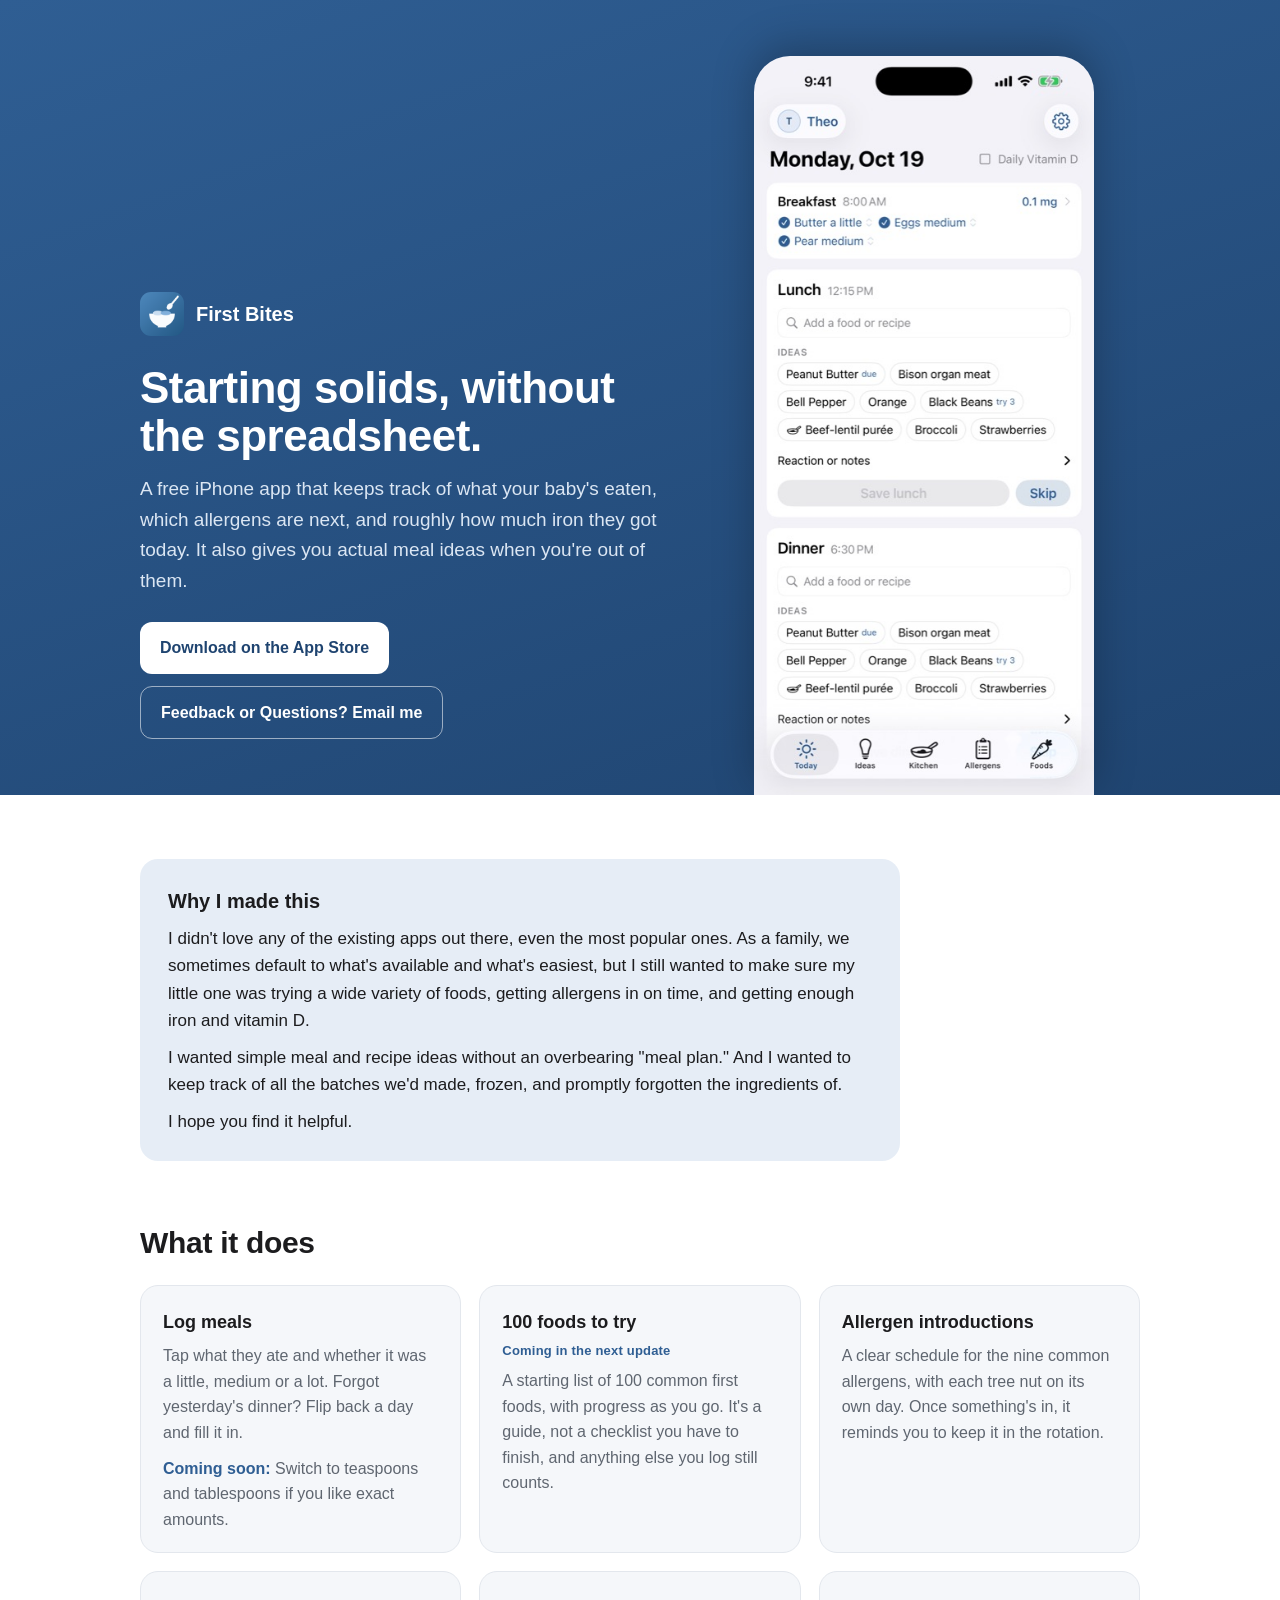
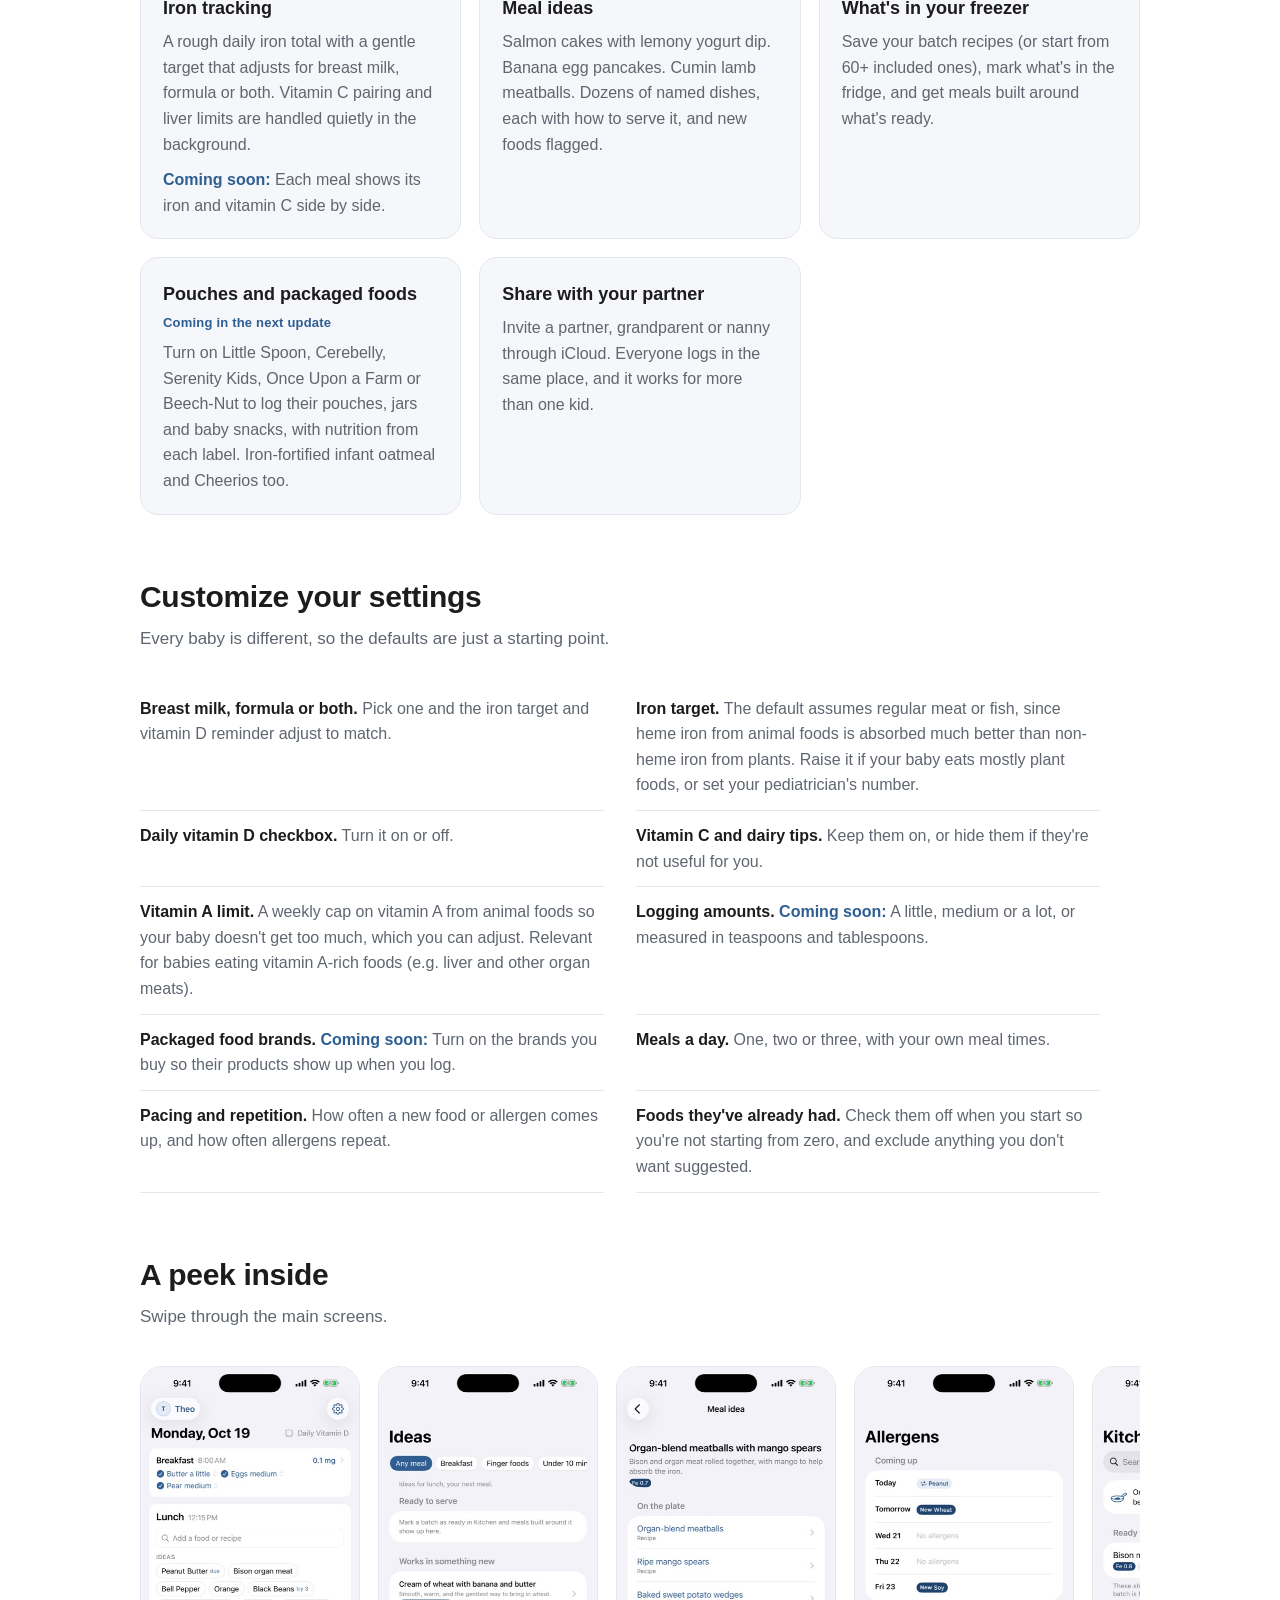
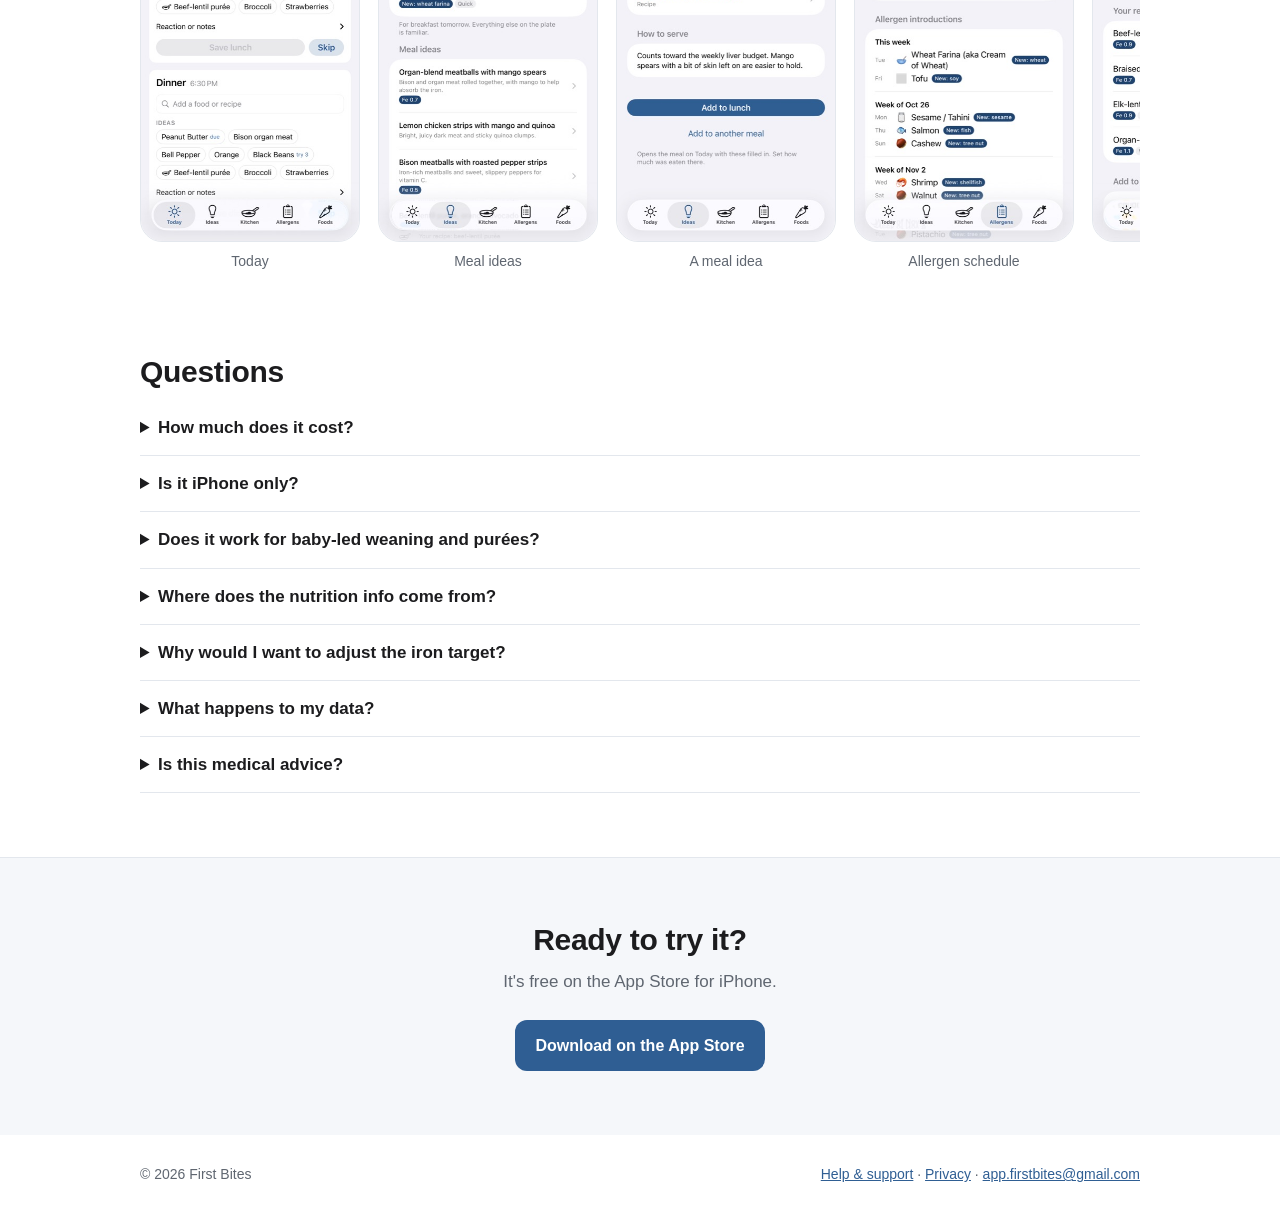
==== commit 6fe2bd9a: "FAQ: adjusting the iron target" ====
--- a/index.html
+++ b/index.html
@@ -149,6 +149,7 @@
     <details><summary>Is it iPhone only?</summary><p>For now, yes. It works on iPhones running iOS 17 or later.</p></details>
     <details><summary>Does it work for baby-led weaning and purées?</summary><p>Both. Meal ideas are tagged for finger foods, and spoon foods are in there too.</p></details>
     <details><summary>Where does the nutrition info come from?</summary><p>For whole foods, the USDA's FoodData Central database, the U.S. government's nutrient database. For pouches, jars and other packaged foods, each product's Nutrition Facts label. Labels rarely list vitamin C, so for those it's estimated from the ingredients, allowing for what heat processing destroys. The numbers are a rough guide, not a lab measurement.</p></details>
+    <details><summary>Why would I want to adjust the iron target?</summary><p>The default is a target for iron from food: 4–6 mg a day for babies on breast milk (or breast milk and formula), and 1–3 mg for formula-fed babies, since formula is iron-fortified. You might raise it if your baby eats mostly plant foods, because iron from plants is absorbed less well than iron from meat and fish. Or set it to whatever number your pediatrician gives you, for example after a low iron test. Iron drops aren't counted, so if your baby takes them, ask your pediatrician what food target makes sense.</p></details>
     <details><summary>What happens to my data?</summary><p>It stays on your phone and in your own iCloud, shared only with people you invite. No accounts, no tracking, nothing sent to us. <a href="privacy.html">Privacy policy</a>.</p></details>
     <details><summary>Is this medical advice?</summary><p>No. It's a tracking and planning helper based on published feeding guidance. Your pediatrician knows your baby best, especially around allergies, iron and supplements.</p></details>
   </div>
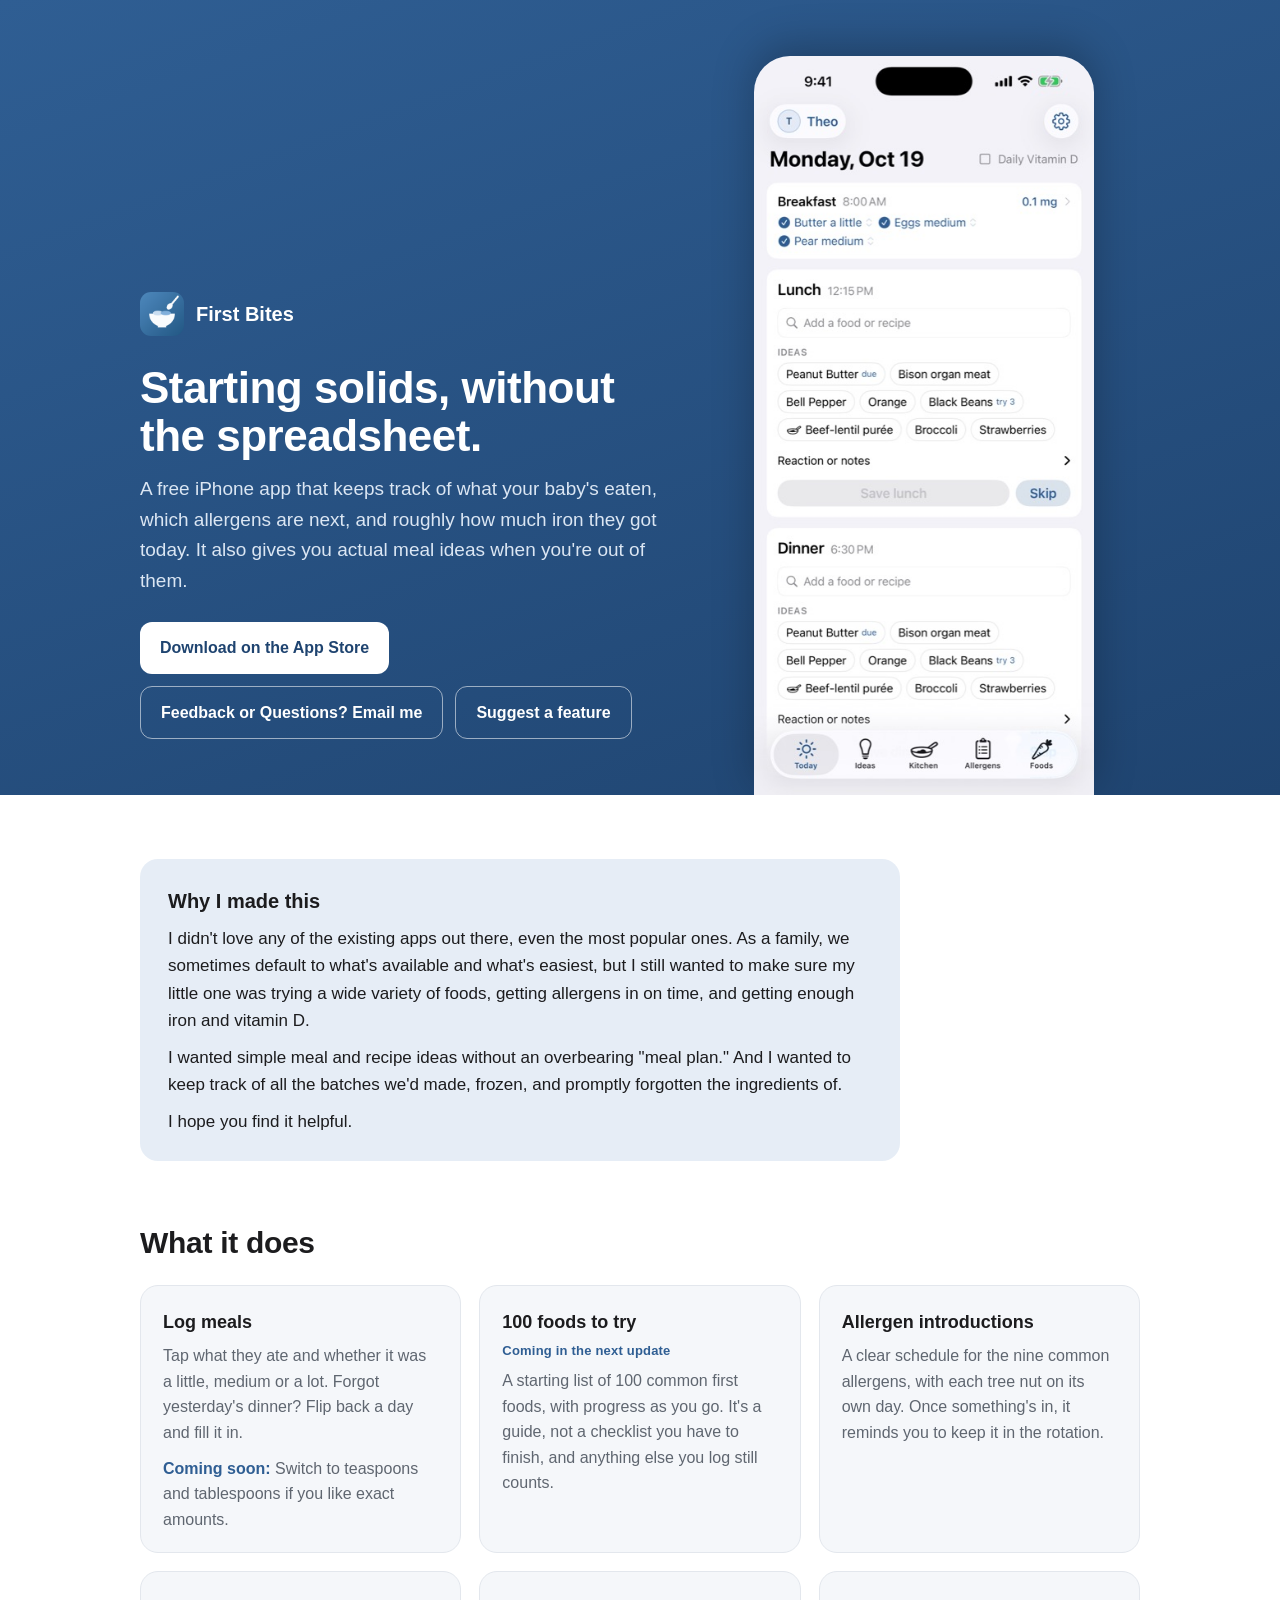
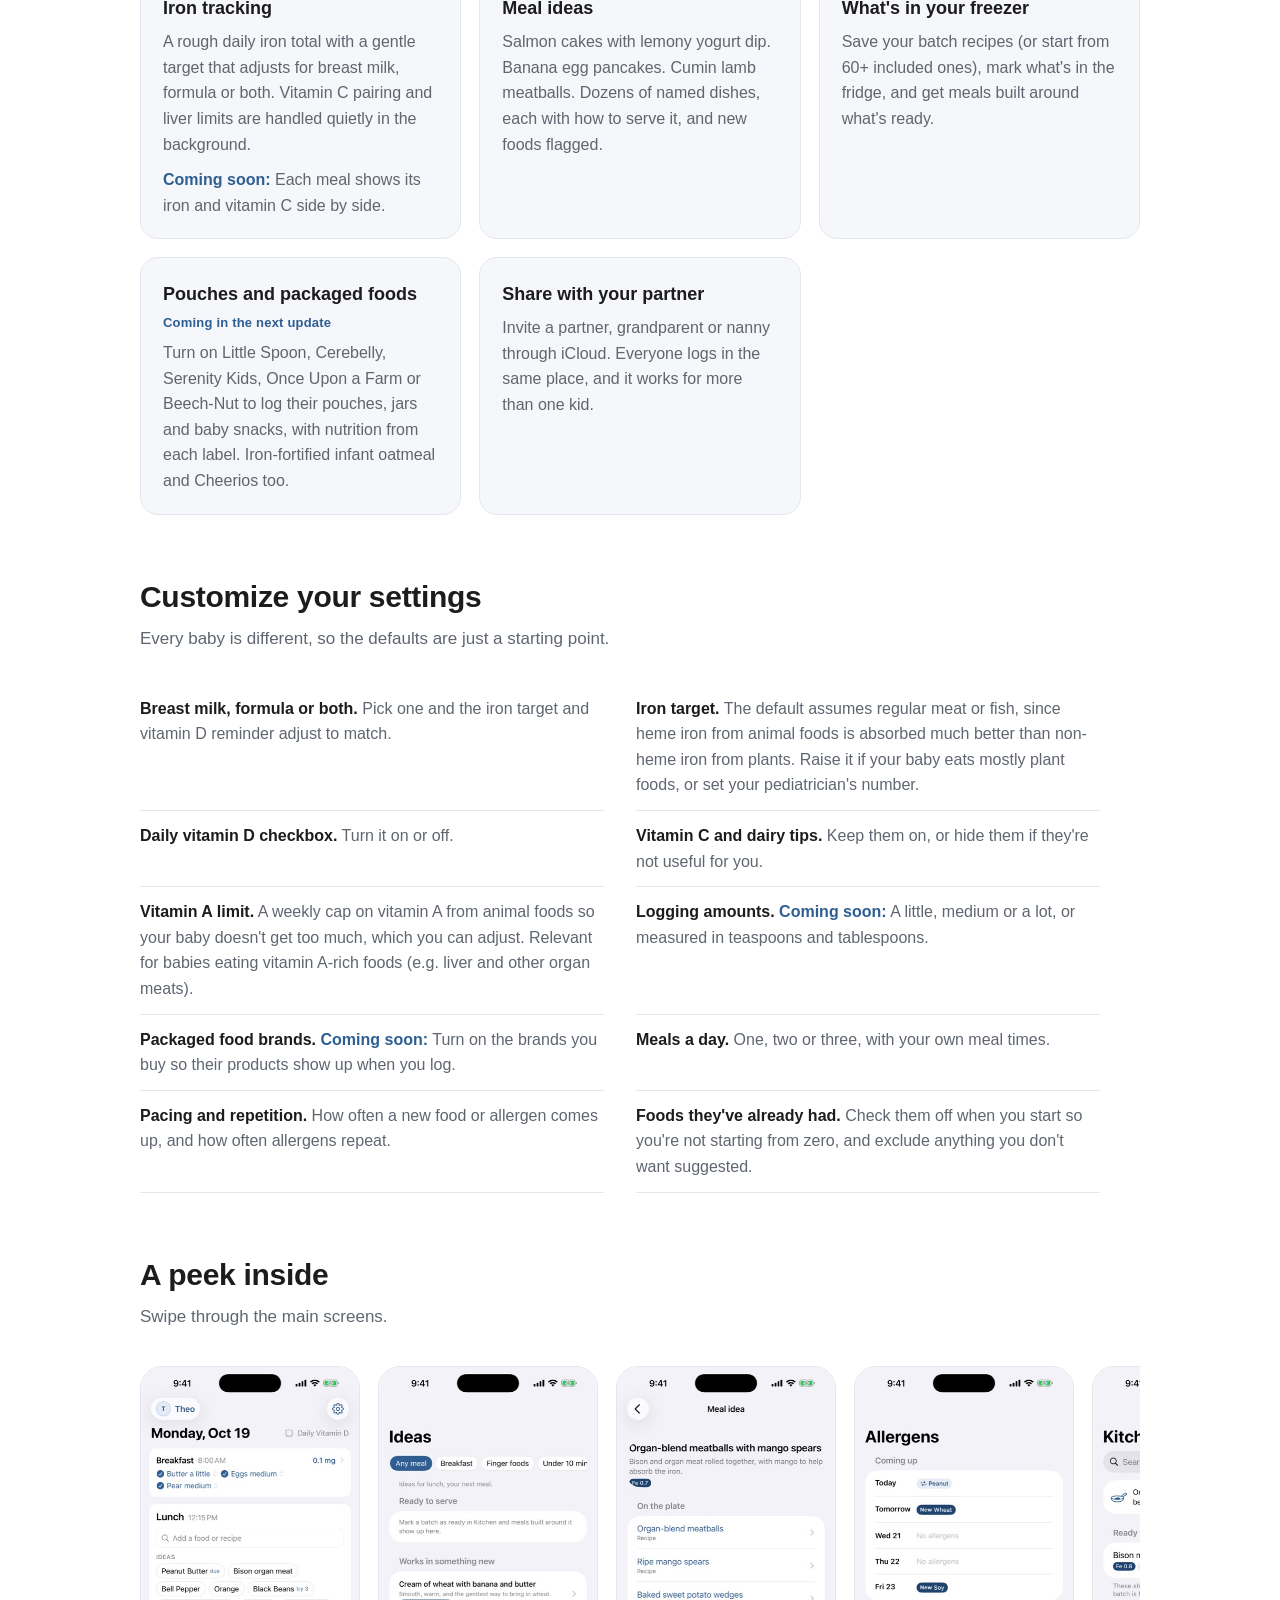
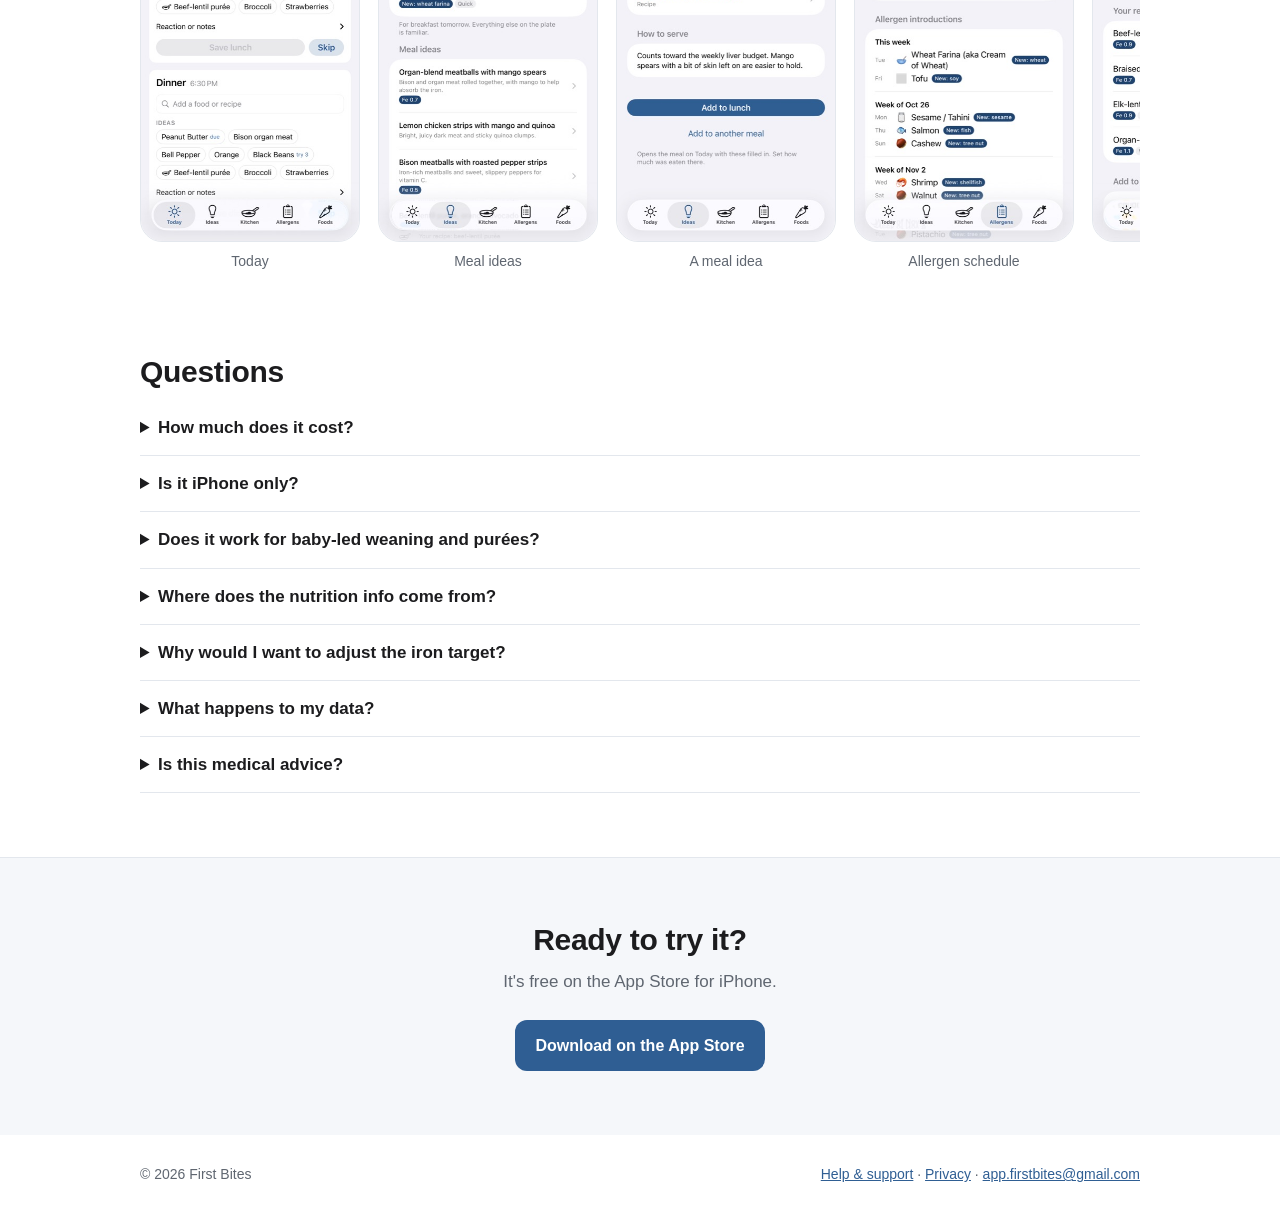
==== commit bc88287d: "Add Suggest a feature link" ====
--- a/index.html
+++ b/index.html
@@ -75,6 +75,7 @@
       <div class="cta">
         <a class="btn store" href="https://apps.apple.com/us/app/first-bites-baby-led-weaning/id6825008576">Download on the App Store</a>
         <a class="btn ghost" href="mailto:app.firstbites@gmail.com">Feedback or Questions? Email me</a>
+        <a class="btn ghost" href="mailto:app.firstbites@gmail.com?subject=First%20Bites%20feature%20request">Suggest a feature</a>
       </div>
     </div>
     <img class="phone" src="img/1-today.jpg" alt="The Today screen in First Bites, showing breakfast logged and lunch ideas">
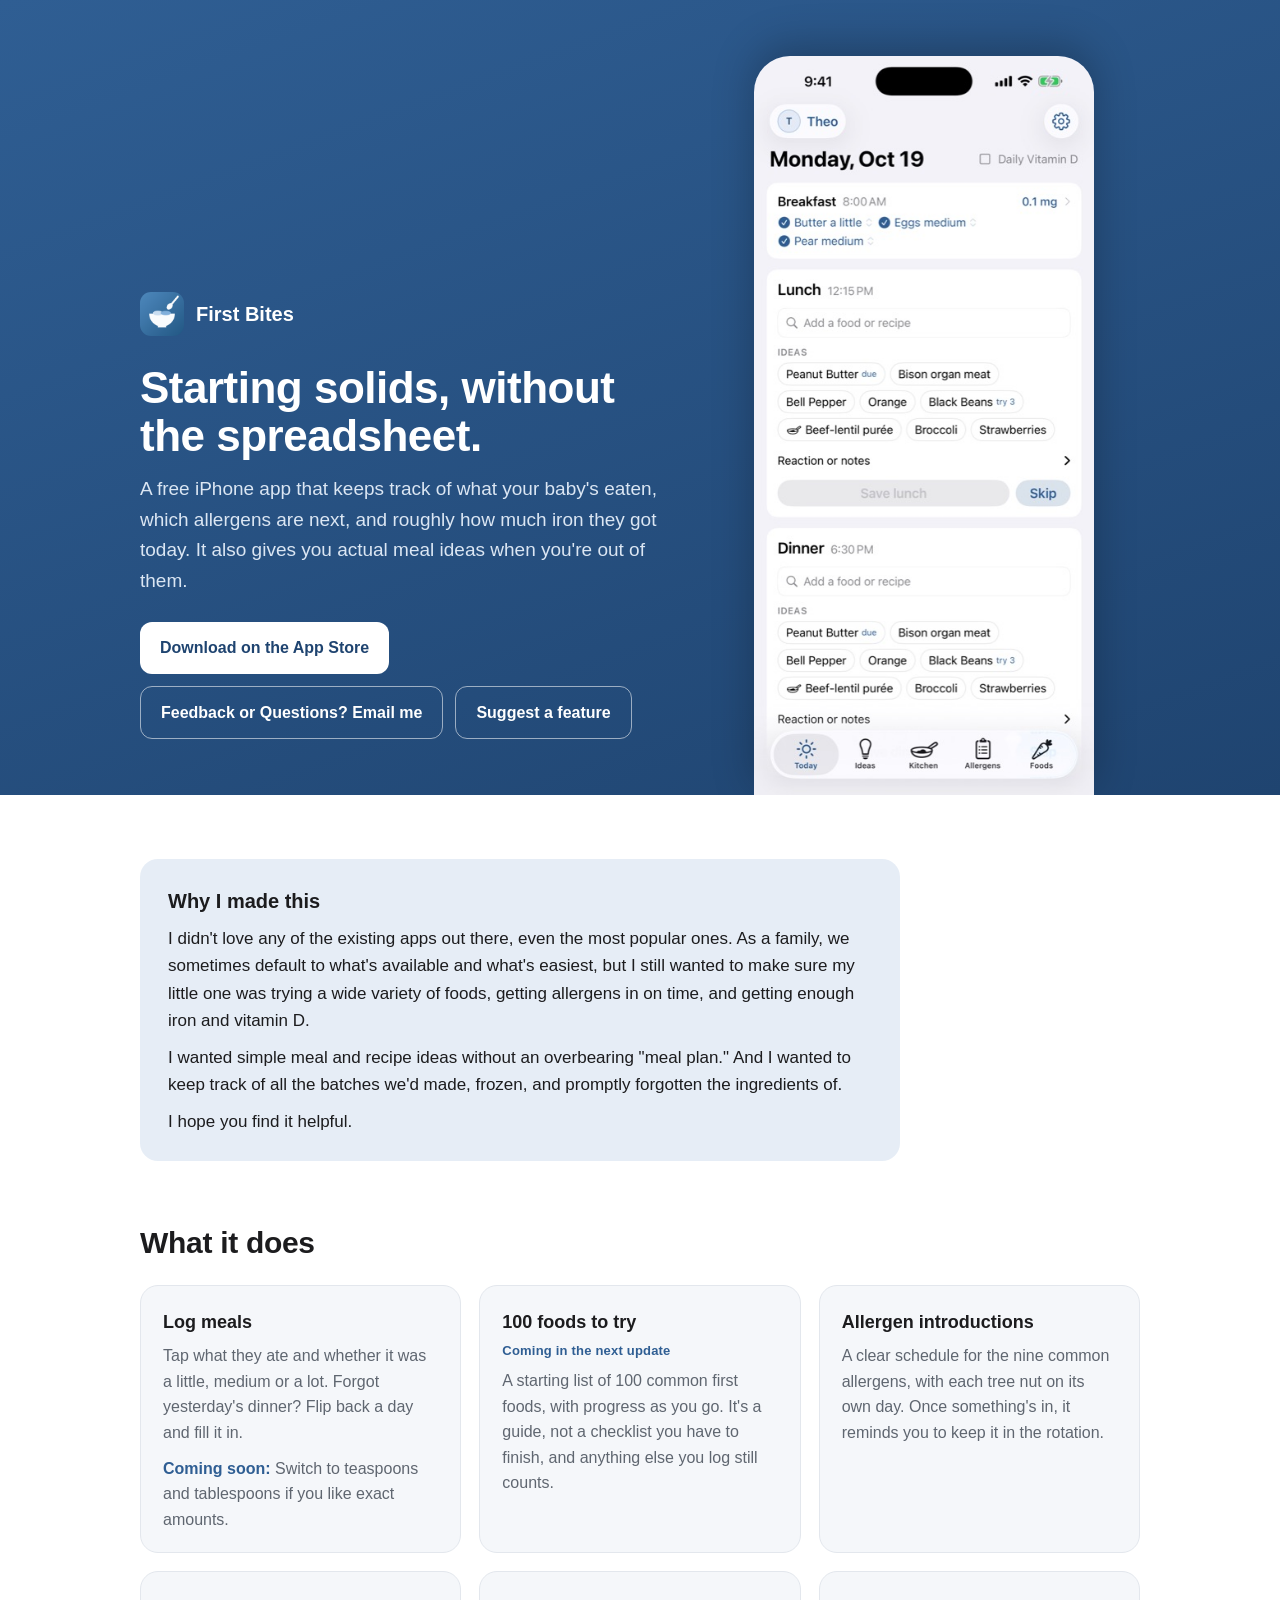
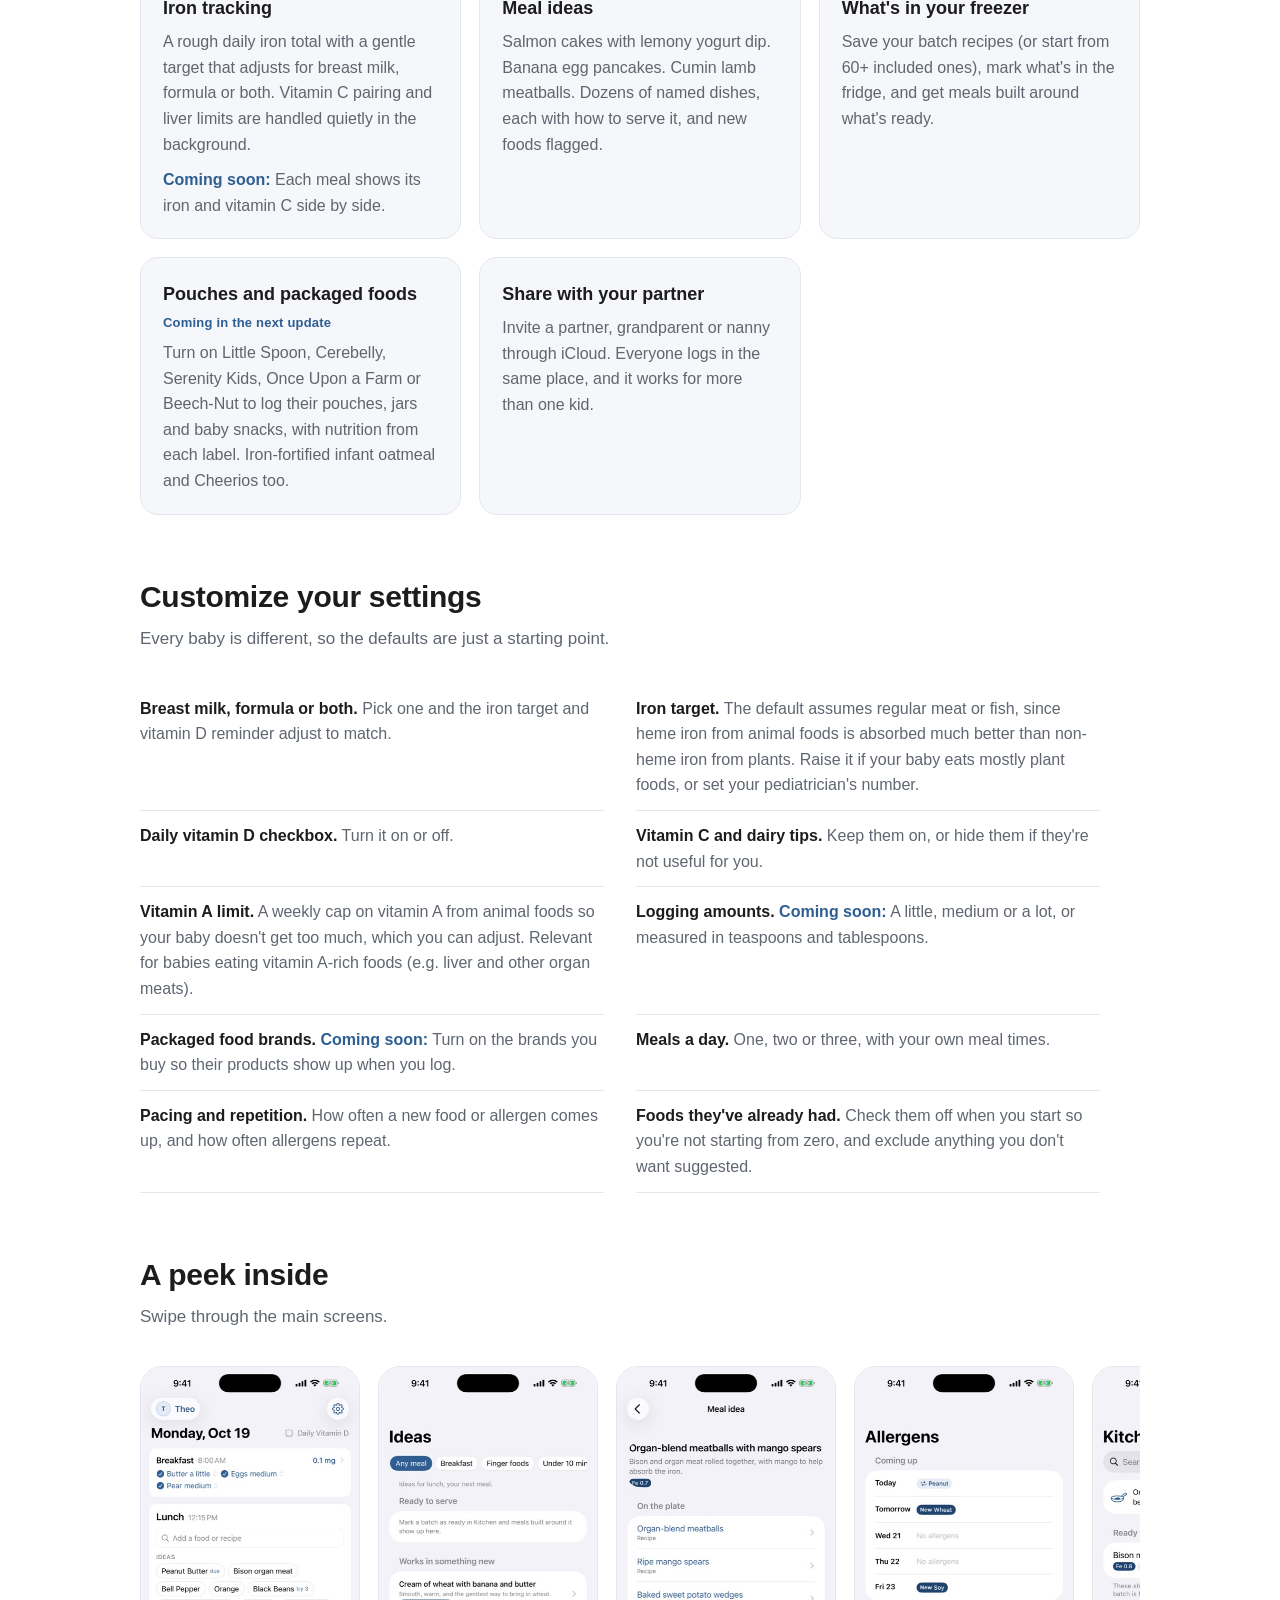
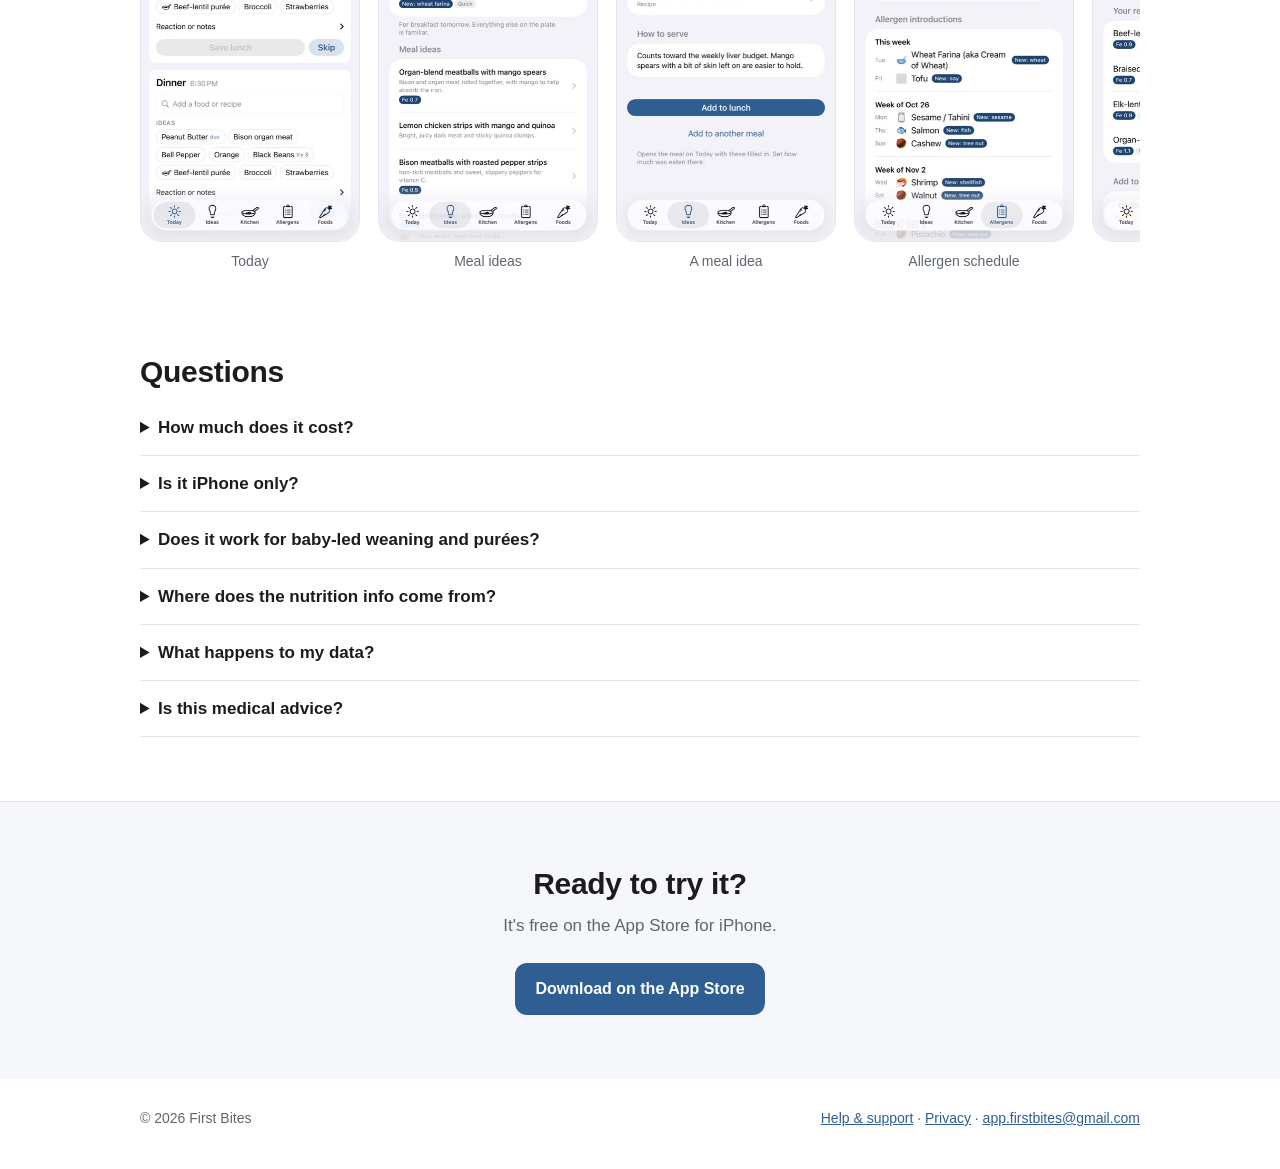
==== commit 9a1662fb: "Remove iron target FAQ until 1.0.4" ====
--- a/index.html
+++ b/index.html
@@ -150,7 +150,6 @@
     <details><summary>Is it iPhone only?</summary><p>For now, yes. It works on iPhones running iOS 17 or later.</p></details>
     <details><summary>Does it work for baby-led weaning and purées?</summary><p>Both. Meal ideas are tagged for finger foods, and spoon foods are in there too.</p></details>
     <details><summary>Where does the nutrition info come from?</summary><p>For whole foods, the USDA's FoodData Central database, the U.S. government's nutrient database. For pouches, jars and other packaged foods, each product's Nutrition Facts label. Labels rarely list vitamin C, so for those it's estimated from the ingredients, allowing for what heat processing destroys. The numbers are a rough guide, not a lab measurement.</p></details>
-    <details><summary>Why would I want to adjust the iron target?</summary><p>The default is a target for iron from food: 4–6 mg a day for babies on breast milk (or breast milk and formula), and 1–3 mg for formula-fed babies, since formula is iron-fortified. You might raise it if your baby eats mostly plant foods, because iron from plants is absorbed less well than iron from meat and fish. Or set it to whatever number your pediatrician gives you, for example after a low iron test. Iron drops aren't counted, so if your baby takes them, ask your pediatrician what food target makes sense.</p></details>
     <details><summary>What happens to my data?</summary><p>It stays on your phone and in your own iCloud, shared only with people you invite. No accounts, no tracking, nothing sent to us. <a href="privacy.html">Privacy policy</a>.</p></details>
     <details><summary>Is this medical advice?</summary><p>No. It's a tracking and planning helper based on published feeding guidance. Your pediatrician knows your baby best, especially around allergies, iron and supplements.</p></details>
   </div>
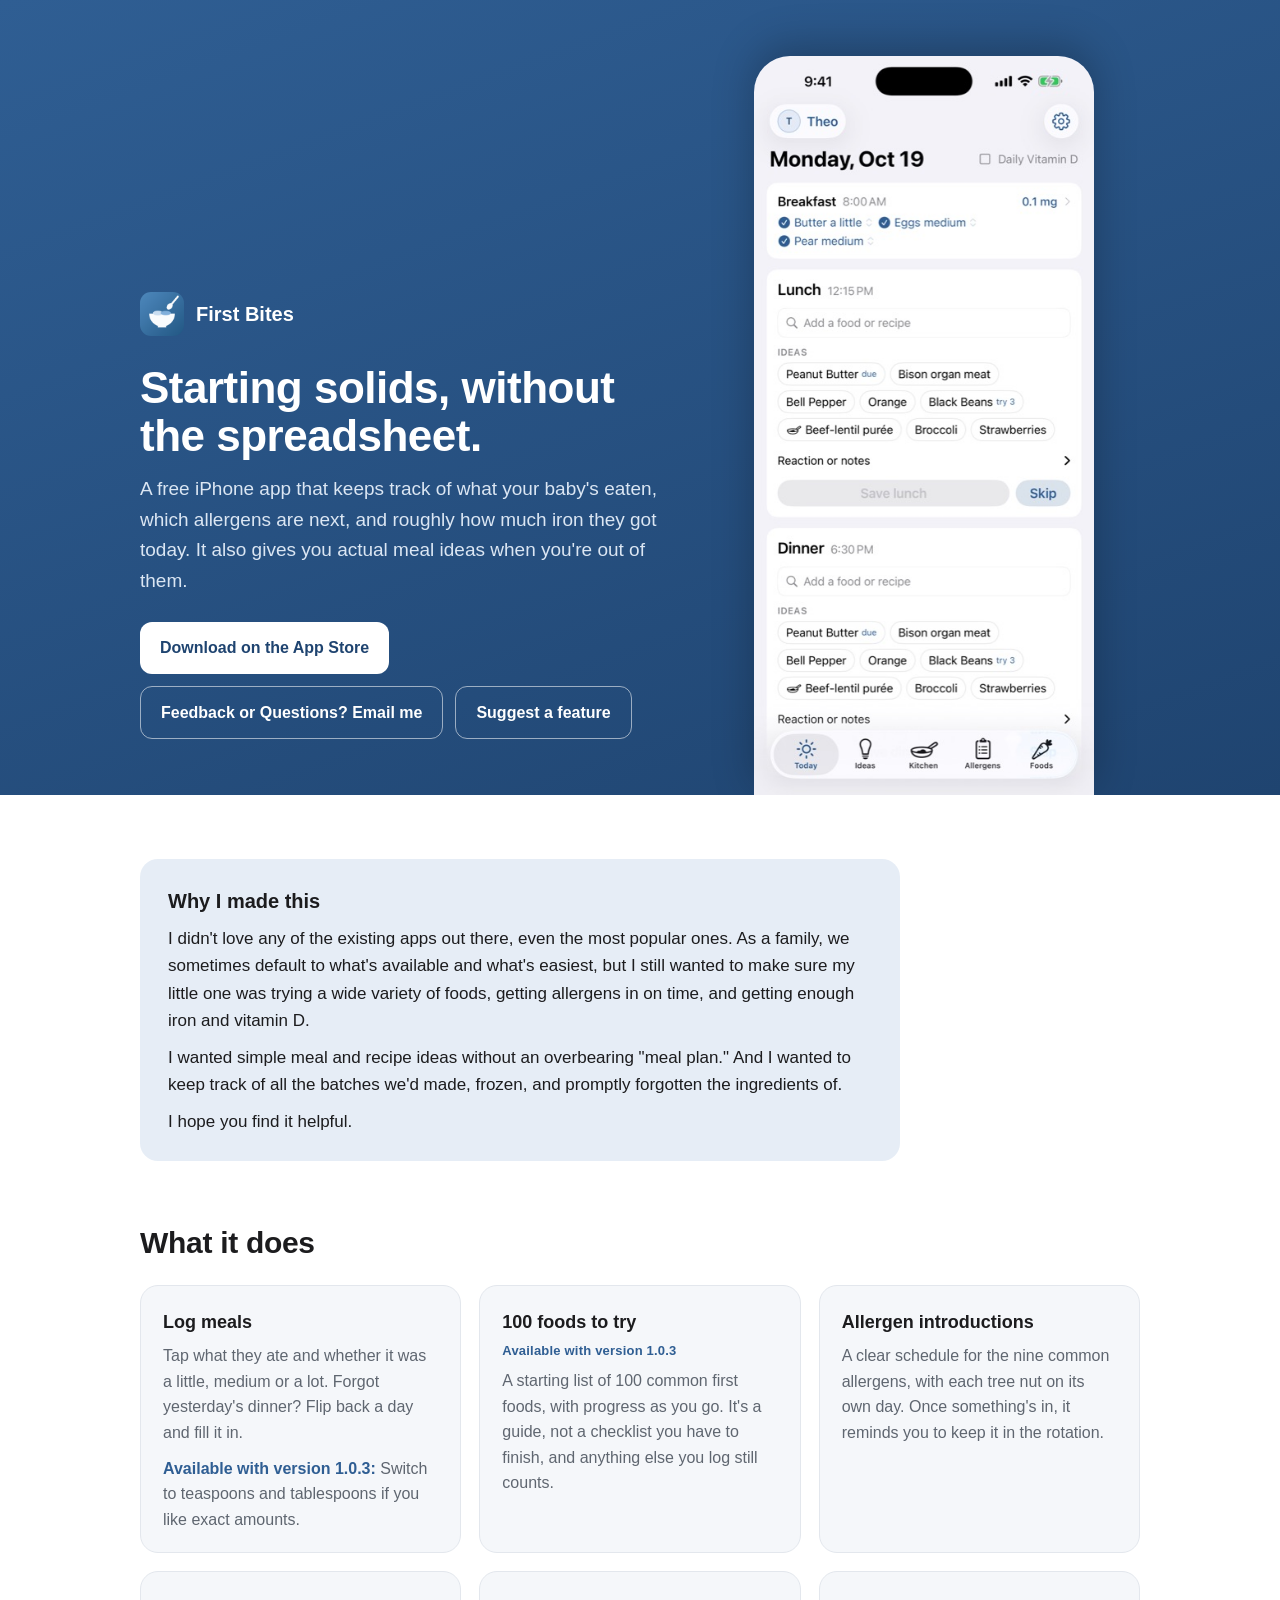
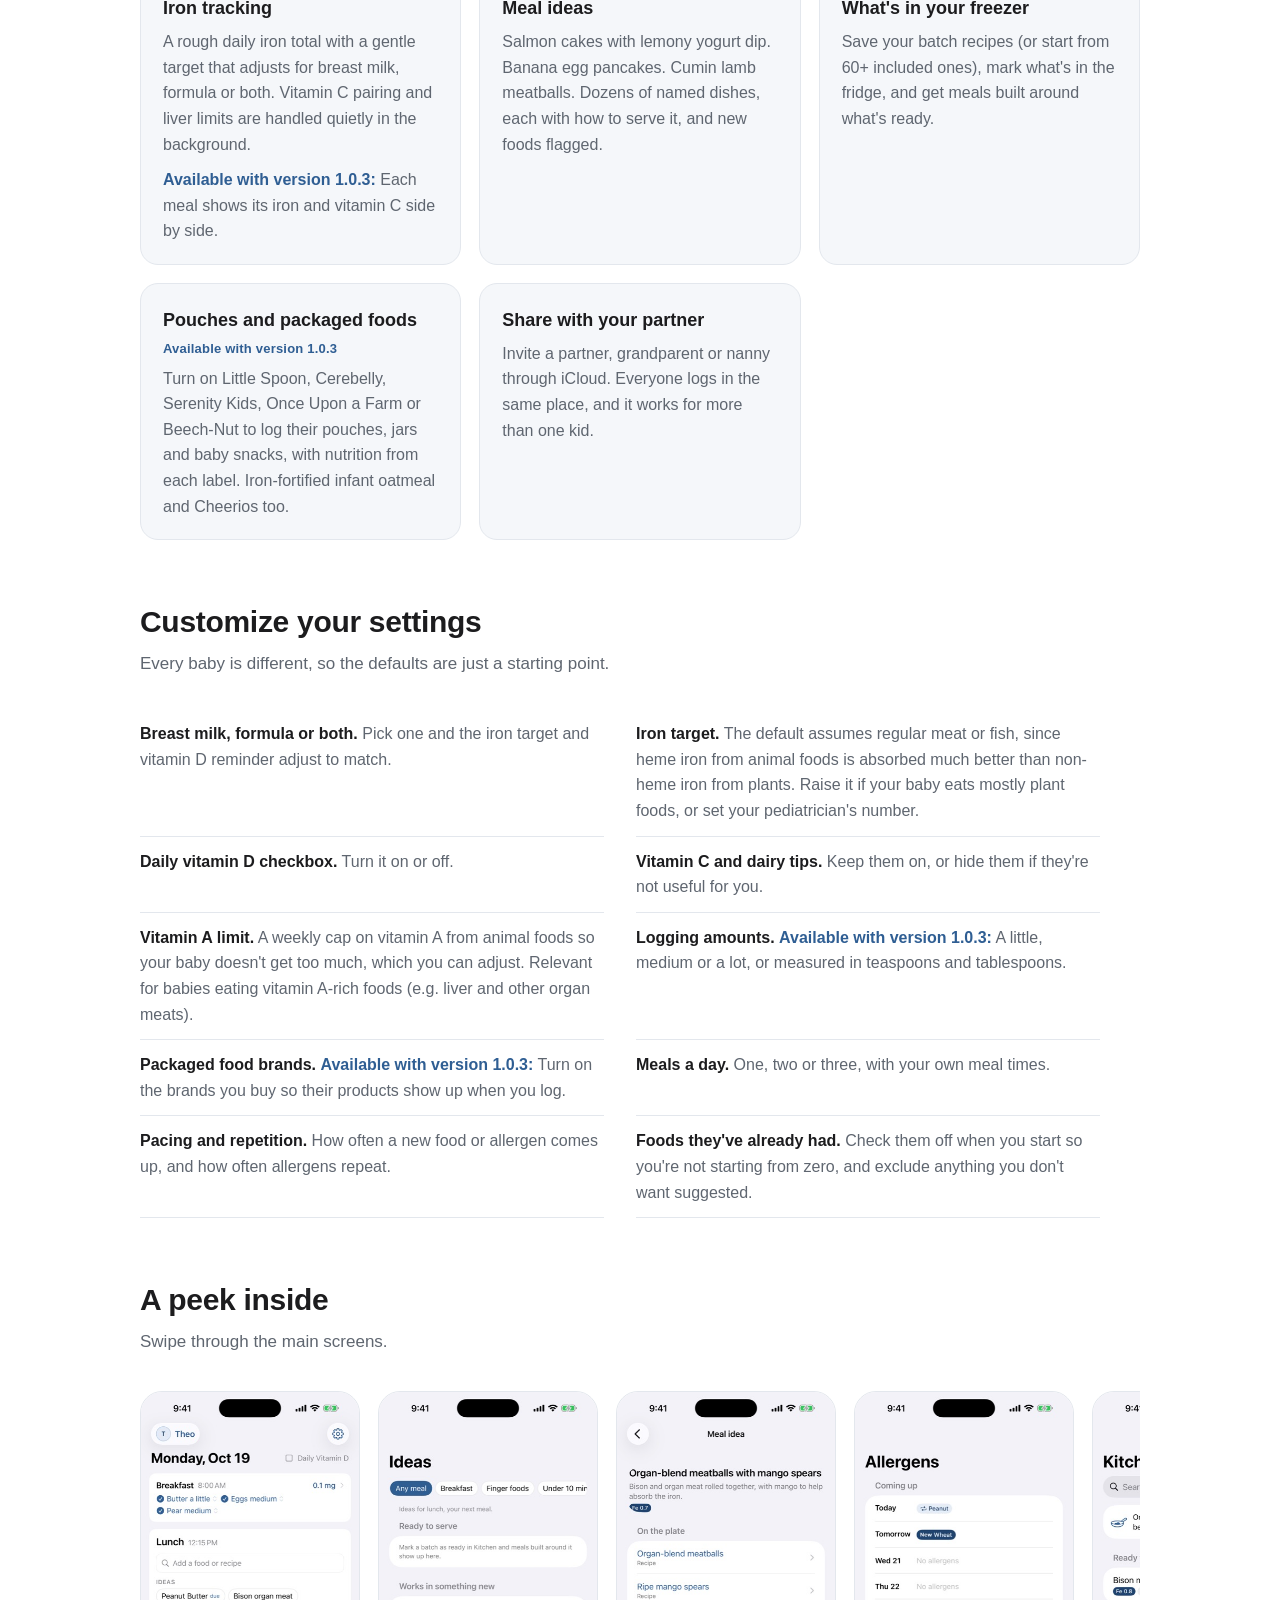
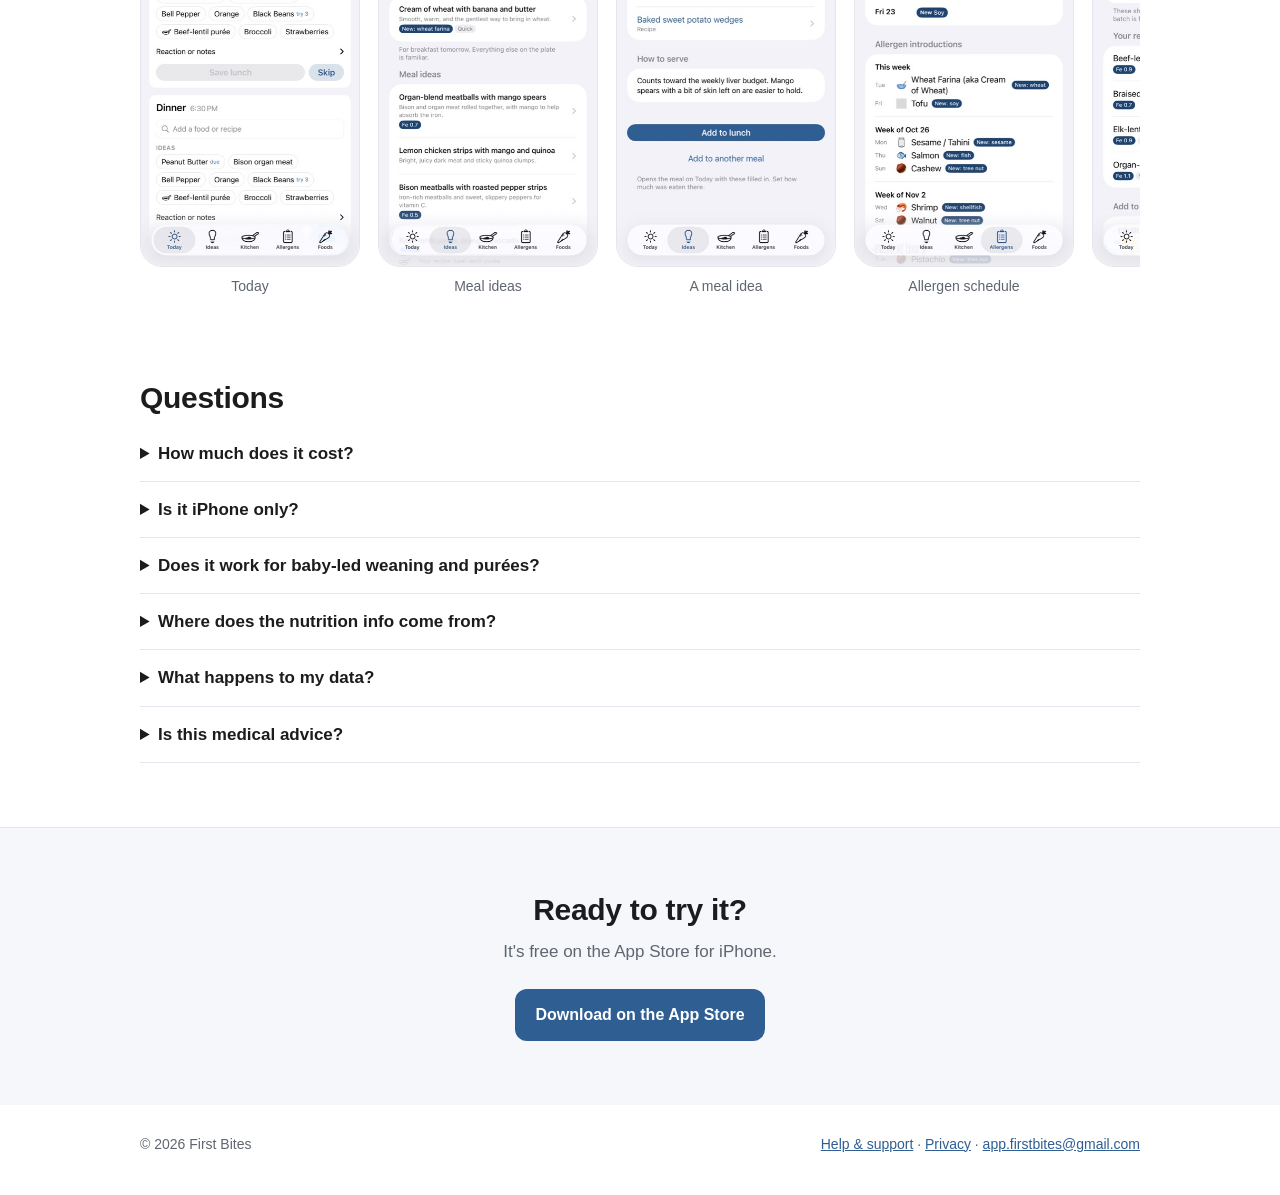
==== commit 241b4927: "Label 1.0.3 features as available" ====
--- a/index.html
+++ b/index.html
@@ -97,13 +97,13 @@
   <div class="wrap">
     <h2 style="margin-bottom:24px">What it does</h2>
     <div class="grid">
-      <div class="card"><h3>Log meals</h3><p>Tap what they ate and whether it was a little, medium or a lot. Forgot yesterday's dinner? Flip back a day and fill it in.</p><p class="soon-line"><span class="soon">Coming soon:</span> Switch to teaspoons and tablespoons if you like exact amounts.</p></div>
-      <div class="card"><h3>100 foods to try <span class="soon">Coming in the next update</span></h3><p>A starting list of 100 common first foods, with progress as you go. It's a guide, not a checklist you have to finish, and anything else you log still counts.</p></div>
+      <div class="card"><h3>Log meals</h3><p>Tap what they ate and whether it was a little, medium or a lot. Forgot yesterday's dinner? Flip back a day and fill it in.</p><p class="soon-line"><span class="soon">Available with version 1.0.3:</span> Switch to teaspoons and tablespoons if you like exact amounts.</p></div>
+      <div class="card"><h3>100 foods to try <span class="soon">Available with version 1.0.3</span></h3><p>A starting list of 100 common first foods, with progress as you go. It's a guide, not a checklist you have to finish, and anything else you log still counts.</p></div>
       <div class="card"><h3>Allergen introductions</h3><p>A clear schedule for the nine common allergens, with each tree nut on its own day. Once something's in, it reminds you to keep it in the rotation.</p></div>
-      <div class="card"><h3>Iron tracking</h3><p>A rough daily iron total with a gentle target that adjusts for breast milk, formula or both. Vitamin C pairing and liver limits are handled quietly in the background.</p><p class="soon-line"><span class="soon">Coming soon:</span> Each meal shows its iron and vitamin C side by side.</p></div>
+      <div class="card"><h3>Iron tracking</h3><p>A rough daily iron total with a gentle target that adjusts for breast milk, formula or both. Vitamin C pairing and liver limits are handled quietly in the background.</p><p class="soon-line"><span class="soon">Available with version 1.0.3:</span> Each meal shows its iron and vitamin C side by side.</p></div>
       <div class="card"><h3>Meal ideas</h3><p>Salmon cakes with lemony yogurt dip. Banana egg pancakes. Cumin lamb meatballs. Dozens of named dishes, each with how to serve it, and new foods flagged.</p></div>
       <div class="card"><h3>What's in your freezer</h3><p>Save your batch recipes (or start from 60+ included ones), mark what's in the fridge, and get meals built around what's ready.</p></div>
-      <div class="card"><h3>Pouches and packaged foods <span class="soon">Coming in the next update</span></h3><p>Turn on Little Spoon, Cerebelly, Serenity Kids, Once Upon a Farm or Beech-Nut to log their pouches, jars and baby snacks, with nutrition from each label. Iron-fortified infant oatmeal and Cheerios too.</p></div>
+      <div class="card"><h3>Pouches and packaged foods <span class="soon">Available with version 1.0.3</span></h3><p>Turn on Little Spoon, Cerebelly, Serenity Kids, Once Upon a Farm or Beech-Nut to log their pouches, jars and baby snacks, with nutrition from each label. Iron-fortified infant oatmeal and Cheerios too.</p></div>
       <div class="card"><h3>Share with your partner</h3><p>Invite a partner, grandparent or nanny through iCloud. Everyone logs in the same place, and it works for more than one kid.</p></div>
     </div>
   </div>
@@ -119,8 +119,8 @@
       <li><strong>Daily vitamin D checkbox.</strong> Turn it on or off.</li>
       <li><strong>Vitamin C and dairy tips.</strong> Keep them on, or hide them if they're not useful for you.</li>
       <li><strong>Vitamin A limit.</strong> A weekly cap on vitamin A from animal foods so your baby doesn't get too much, which you can adjust. Relevant for babies eating vitamin A-rich foods (e.g. liver and other organ meats).</li>
-      <li><strong>Logging amounts.</strong> <span class="soon">Coming soon:</span> A little, medium or a lot, or measured in teaspoons and tablespoons.</li>
-      <li><strong>Packaged food brands.</strong> <span class="soon">Coming soon:</span> Turn on the brands you buy so their products show up when you log.</li>
+      <li><strong>Logging amounts.</strong> <span class="soon">Available with version 1.0.3:</span> A little, medium or a lot, or measured in teaspoons and tablespoons.</li>
+      <li><strong>Packaged food brands.</strong> <span class="soon">Available with version 1.0.3:</span> Turn on the brands you buy so their products show up when you log.</li>
       <li><strong>Meals a day.</strong> One, two or three, with your own meal times.</li>
       <li><strong>Pacing and repetition.</strong> How often a new food or allergen comes up, and how often allergens repeat.</li>
       <li><strong>Foods they've already had.</strong> Check them off when you start so you're not starting from zero, and exclude anything you don't want suggested.</li>
